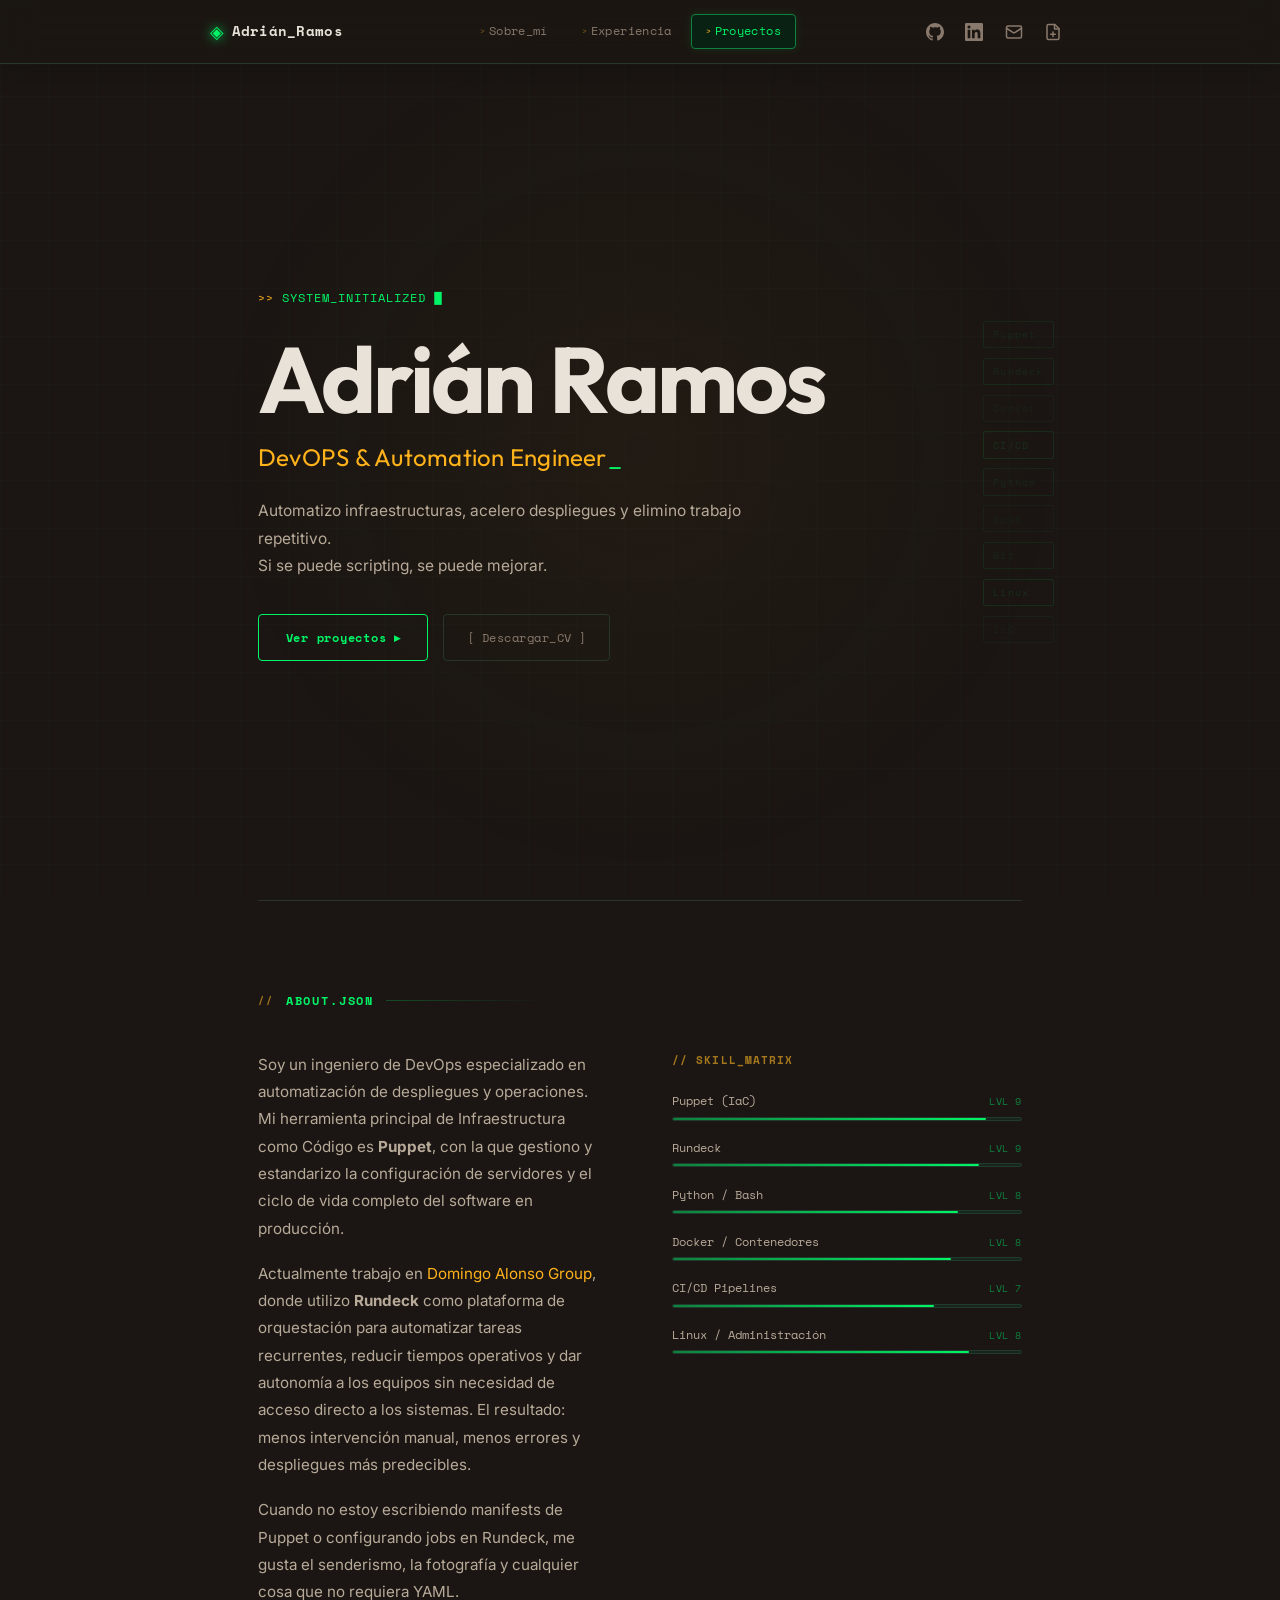
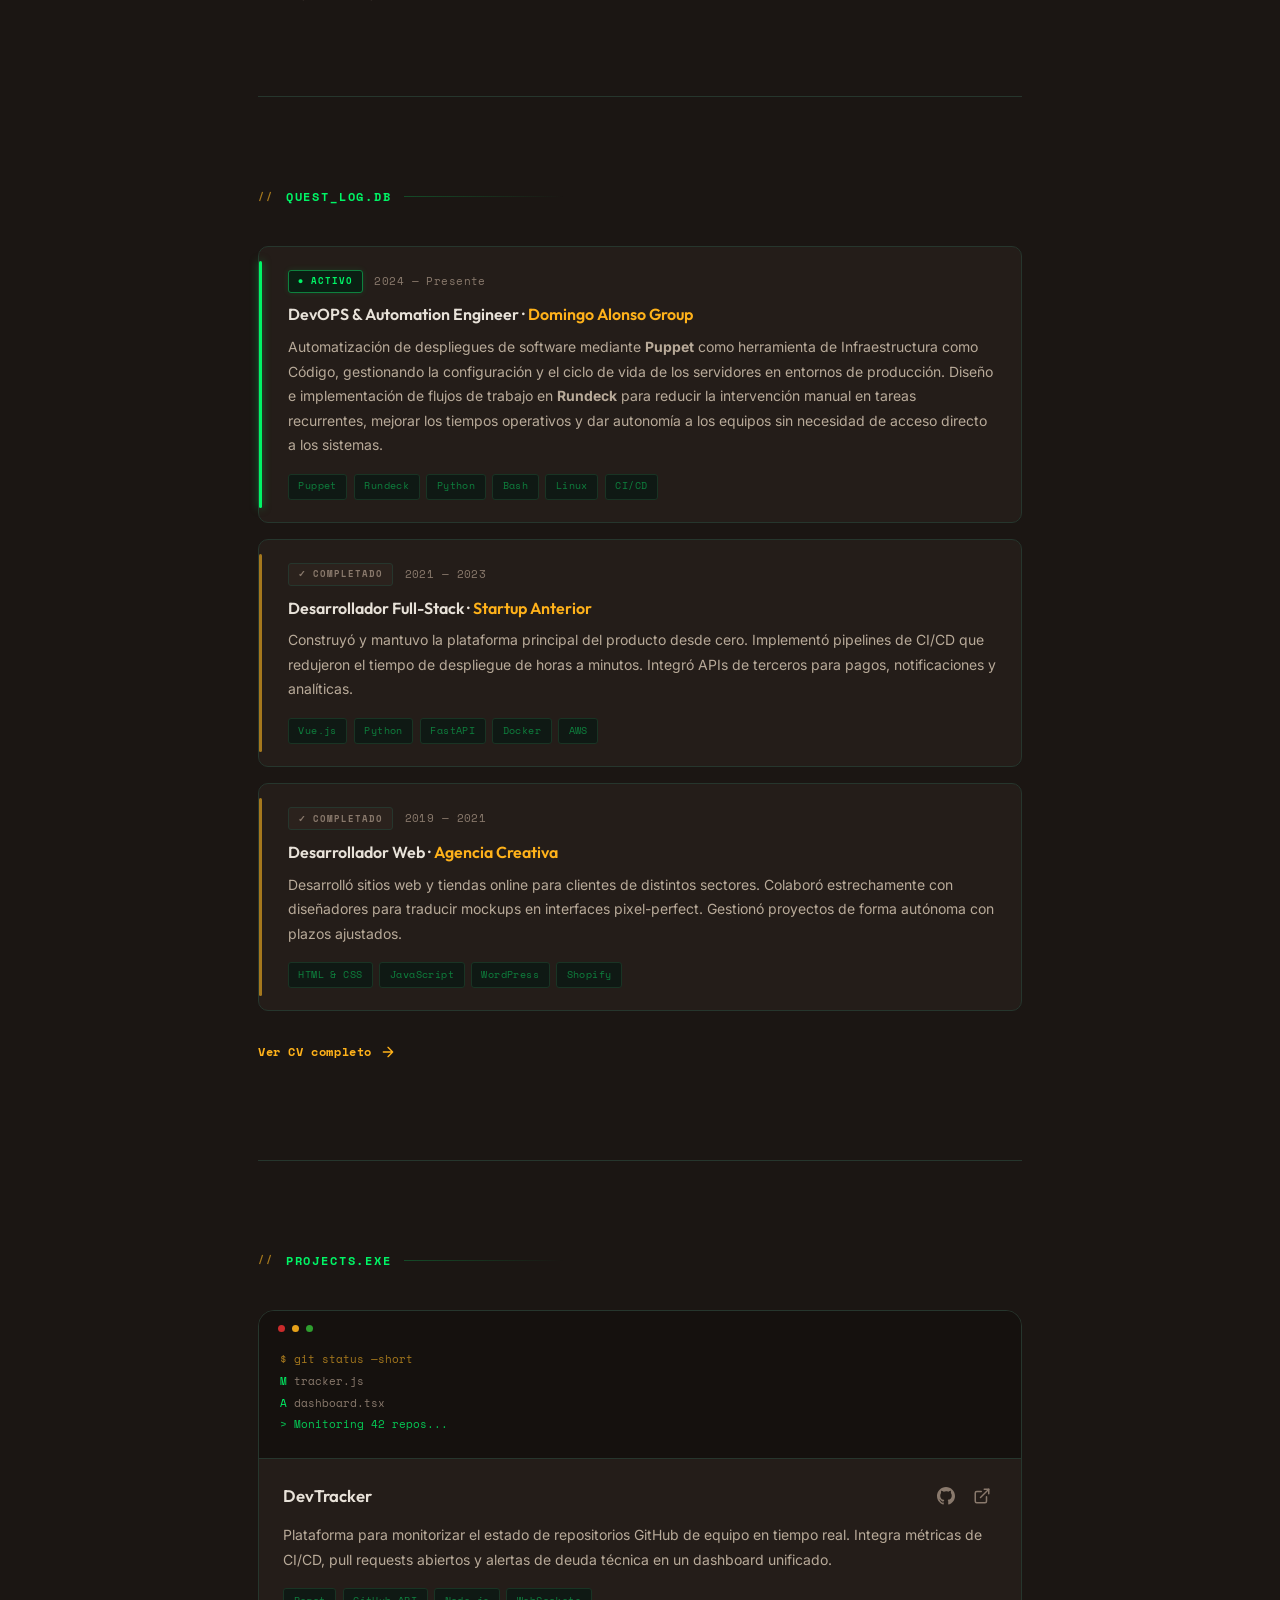
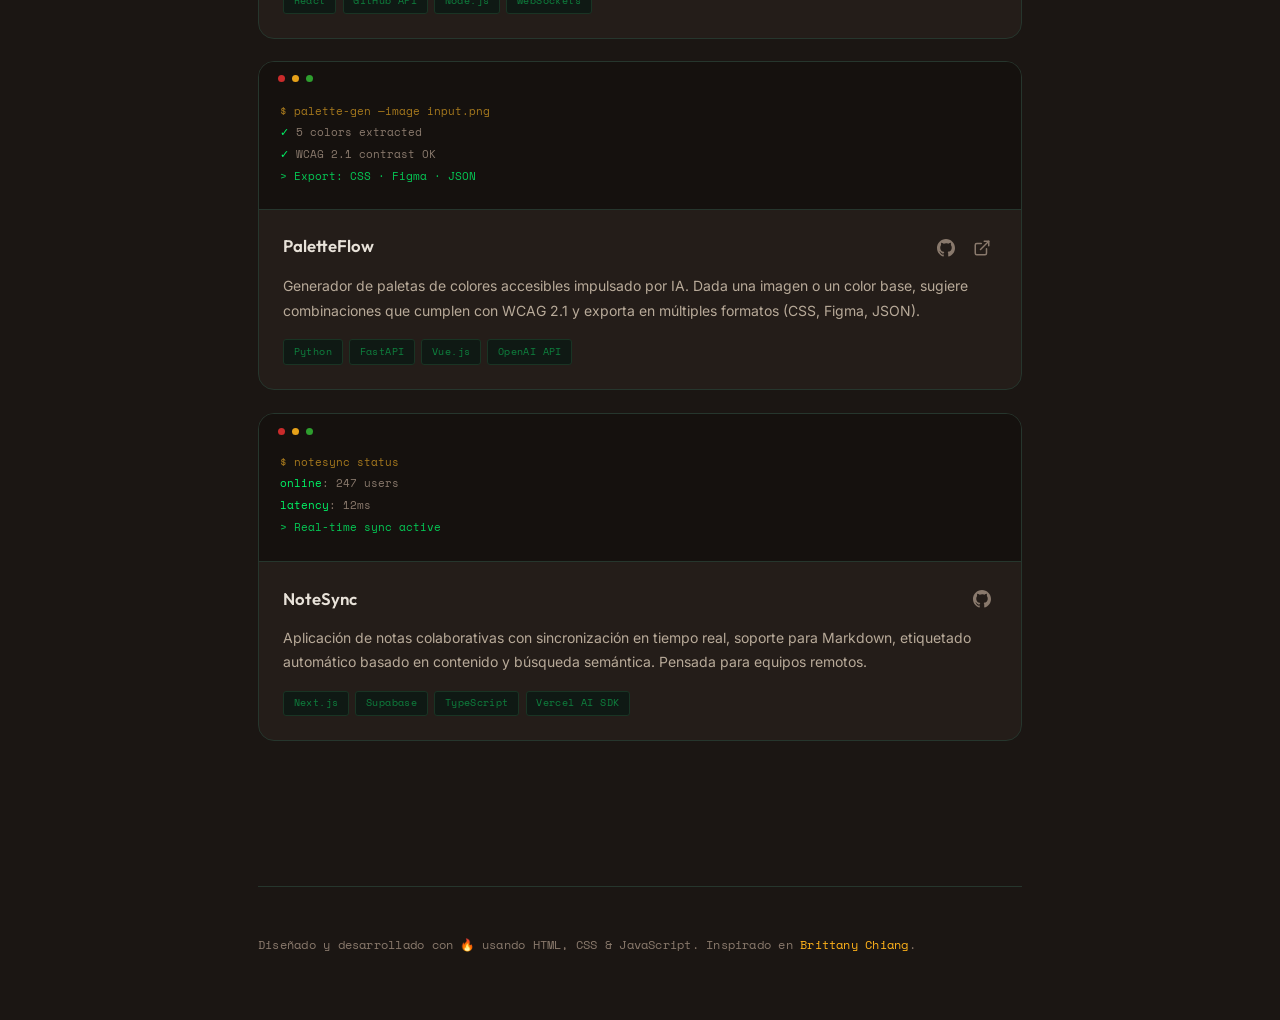
==== index.html @ 6928372f "🚀 initialize portfolio website with HTML, CSS, and JS structure" ====
<!DOCTYPE html>
<html lang="es">

<head>
  <meta charset="UTF-8" />
  <meta name="viewport" content="width=device-width, initial-scale=1.0" />
  <title>Adrián Ramos — DevOPS &amp; Automation Engineer</title>
  <meta name="description"
    content="Portfolio y curriculum de Adrián Ramos, DevOPS &amp; Automation Engineer apasionado por crear experiencias digitales con propósito." />
  <meta property="og:title" content="Adrián Ramos — DevOPS &amp; Automation Engineer" />
  <meta property="og:description" content="Portfolio y curriculum de Adrián Ramos, DevOPS &amp; Automation Engineer." />
  <link rel="preconnect" href="https://fonts.googleapis.com" />
  <link rel="preconnect" href="https://fonts.gstatic.com" crossorigin />
  <link
    href="https://fonts.googleapis.com/css2?family=Inter:wght@300;400;500;600&family=Outfit:wght@300;400;600;700&family=Space+Mono:ital,wght@0,400;0,700;1,400&display=swap"
    rel="stylesheet" />
  <link rel="stylesheet" href="style.css" />
</head>

<body>

  <div id="spotlight" aria-hidden="true"></div>

  <!-- ══════════════════════════════════════
       TOP NAVIGATION
  ══════════════════════════════════════ -->
  <header class="site-header" id="site-header">
    <div class="header-inner">

      <a href="#hero" class="header-brand" aria-label="Inicio">
        <span class="brand-icon" aria-hidden="true">◈</span>
        <span class="brand-name">Adrián_Ramos</span>
      </a>

      <nav class="header-nav" id="header-nav" aria-label="Navegación principal">
        <ul class="nav-list" role="list">
          <li><a href="#about" class="nav-link" id="nav-about"> <span class="nav-gt"
                aria-hidden="true">&gt;</span>Sobre_mí</a></li>
          <li><a href="#experience" class="nav-link" id="nav-experience"> <span class="nav-gt"
                aria-hidden="true">&gt;</span>Experiencia</a></li>
          <li><a href="#projects" class="nav-link" id="nav-projects"> <span class="nav-gt"
                aria-hidden="true">&gt;</span>Proyectos</a></li>
        </ul>
      </nav>

      <div class="header-right">
        <div class="header-socials" aria-label="Redes sociales">
          <a href="https://github.com/adrianramosprz" target="_blank" rel="noopener noreferrer" class="social-link"
            id="link-github" aria-label="GitHub">
            <svg xmlns="http://www.w3.org/2000/svg" width="18" height="18" viewBox="0 0 24 24" fill="currentColor"
              aria-hidden="true">
              <path
                d="M12 0C5.373 0 0 5.373 0 12c0 5.303 3.438 9.8 8.205 11.387.6.113.82-.258.82-.577 0-.285-.01-1.04-.015-2.04-3.338.724-4.042-1.61-4.042-1.61-.546-1.387-1.333-1.756-1.333-1.756-1.09-.745.083-.729.083-.729 1.205.084 1.838 1.236 1.838 1.236 1.07 1.835 2.807 1.305 3.492.998.108-.776.417-1.305.76-1.605-2.665-.3-5.466-1.332-5.466-5.93 0-1.31.465-2.38 1.235-3.22-.135-.303-.54-1.523.105-3.176 0 0 1.005-.322 3.3 1.23A11.51 11.51 0 0 1 12 5.803c1.02.005 2.047.138 3.006.404 2.29-1.552 3.297-1.23 3.297-1.23.645 1.653.24 2.873.12 3.176.765.84 1.23 1.91 1.23 3.22 0 4.61-2.807 5.625-5.48 5.92.42.36.81 1.096.81 2.22 0 1.606-.015 2.896-.015 3.286 0 .315.21.69.825.57C20.565 21.795 24 17.298 24 12c0-6.627-5.373-12-12-12z" />
            </svg>
          </a>
          <a href="https://www.linkedin.com/in/adrianramosprz" target="_blank" rel="noopener noreferrer"
            class="social-link" id="link-linkedin" aria-label="LinkedIn">
            <svg xmlns="http://www.w3.org/2000/svg" width="18" height="18" viewBox="0 0 24 24" fill="currentColor"
              aria-hidden="true">
              <path
                d="M20.447 20.452h-3.554v-5.569c0-1.328-.027-3.037-1.852-3.037-1.853 0-2.136 1.445-2.136 2.939v5.667H9.351V9h3.414v1.561h.046c.477-.9 1.637-1.85 3.37-1.85 3.601 0 4.267 2.37 4.267 5.455v6.286zM5.337 7.433a2.062 2.062 0 0 1-2.063-2.065 2.064 2.064 0 1 1 2.063 2.065zm1.782 13.019H3.555V9h3.564v11.452zM22.225 0H1.771C.792 0 0 .774 0 1.729v20.542C0 23.227.792 24 1.771 24h20.451C23.2 24 24 23.227 24 22.271V1.729C24 .774 23.2 0 22.222 0h.003z" />
            </svg>
          </a>
          <a href="mailto:adrianramosprz@gmail.com" class="social-link" id="link-email" aria-label="Email">
            <svg xmlns="http://www.w3.org/2000/svg" width="18" height="18" viewBox="0 0 24 24" fill="none"
              stroke="currentColor" stroke-width="2" stroke-linecap="round" stroke-linejoin="round" aria-hidden="true">
              <rect width="20" height="16" x="2" y="4" rx="2" />
              <path d="m22 7-8.97 5.7a1.94 1.94 0 0 1-2.06 0L2 7" />
            </svg>
          </a>
          <a href="#" class="social-link" id="link-resume" aria-label="Descargar CV">
            <svg xmlns="http://www.w3.org/2000/svg" width="18" height="18" viewBox="0 0 24 24" fill="none"
              stroke="currentColor" stroke-width="2" stroke-linecap="round" stroke-linejoin="round" aria-hidden="true">
              <path d="M14.5 2H6a2 2 0 0 0-2 2v16a2 2 0 0 0 2 2h12a2 2 0 0 0 2-2V7.5L14.5 2z" />
              <polyline points="14 2 14 8 20 8" />
              <line x1="12" y1="18" x2="12" y2="12" />
              <line x1="9" y1="15" x2="15" y2="15" />
            </svg>
          </a>
        </div>
        <button class="nav-toggle" id="nav-toggle" aria-label="Abrir menú de navegación" aria-expanded="false"
          aria-controls="header-nav">
          <span></span><span></span><span></span>
        </button>
      </div>

    </div>
  </header>

  <!-- ══════════════════════════════════════
       MAIN CONTENT
  ══════════════════════════════════════ -->
  <main id="content">

    <!-- ─── HERO ─── -->
    <section id="hero" class="hero">
      <div class="hero-content">
        <p class="hero-boot" aria-label="Sistema inicializado">
          <span class="hero-gt" aria-hidden="true">&gt;&gt;</span>
          <span id="hero-boot-text">SYSTEM_INITIALIZED</span>
          <span class="blink-cursor" aria-hidden="true">█</span>
        </p>
        <h1 class="hero-name" data-text="Adrián Ramos">Adrián Ramos</h1>
        <p class="hero-role">
          DevOPS &amp; Automation Engineer<span class="role-underscore" aria-hidden="true">_</span>
        </p>
        <p class="hero-tagline">
          Automatizo infraestructuras, acelero despliegues y elimino trabajo repetitivo.<br>
          Si se puede scripting, se puede mejorar.
        </p>
        <div class="hero-cta">
          <a href="#projects" class="btn-primary" id="cta-projects">Ver proyectos <span aria-hidden="true">▸</span></a>
          <a href="#" class="btn-ghost" id="cta-cv">[ Descargar_CV ]</a>
        </div>
      </div>
      <!-- Decorative tech tags -->
      <div class="hero-float-tags" aria-hidden="true">
        <span>Puppet</span>
        <span>Rundeck</span>
        <span>Docker</span>
        <span>CI/CD</span>
        <span>Python</span>
        <span>Bash</span>
        <span>Git</span>
        <span>Linux</span>
        <span>IaC</span>
      </div>
    </section>

    <!-- ─── ABOUT ─── -->
    <section id="about" class="section" aria-labelledby="heading-about">
      <h2 id="heading-about" class="section-title">ABOUT.json</h2>
      <div class="about-grid">
        <div class="about-text">
          <p>
            Soy un ingeniero de DevOps especializado en automatización de despliegues
            y operaciones. Mi herramienta principal de Infraestructura como Código es
            <strong>Puppet</strong>, con la que gestiono y estandarizo la configuración
            de servidores y el ciclo de vida completo del software en producción.
          </p>
          <p>
            Actualmente trabajo en <a href="https://www.domingoalonsogroup.com/" target="_blank"
              rel="noopener noreferrer" class="inline-link">Domingo Alonso Group</a>,
            donde utilizo <strong>Rundeck</strong> como plataforma de orquestación para
            automatizar tareas recurrentes, reducir tiempos operativos y dar autonomía
            a los equipos sin necesidad de acceso directo a los sistemas. El resultado:
            menos intervención manual, menos errores y despliegues más predecibles.
          </p>
          <p>
            Cuando no estoy escribiendo manifests de Puppet o configurando jobs en
            Rundeck, me gusta el senderismo, la fotografía y cualquier cosa que no
            requiera YAML.
          </p>
        </div>

        <div class="skills-panel">
          <h3 class="skills-panel-label">// SKILL_MATRIX</h3>
          <div class="skill-bars" id="skill-bars">
            <div class="skill-bar">
              <div class="skill-bar-info">
                <span class="skill-name">Puppet (IaC)</span>
                <span class="skill-lvl">LVL 9</span>
              </div>
              <div class="skill-track">
                <div class="skill-fill" style="--pct: 90%"></div>
              </div>
            </div>
            <div class="skill-bar">
              <div class="skill-bar-info">
                <span class="skill-name">Rundeck</span>
                <span class="skill-lvl">LVL 9</span>
              </div>
              <div class="skill-track">
                <div class="skill-fill" style="--pct: 88%"></div>
              </div>
            </div>
            <div class="skill-bar">
              <div class="skill-bar-info">
                <span class="skill-name">Python / Bash</span>
                <span class="skill-lvl">LVL 8</span>
              </div>
              <div class="skill-track">
                <div class="skill-fill" style="--pct: 82%"></div>
              </div>
            </div>
            <div class="skill-bar">
              <div class="skill-bar-info">
                <span class="skill-name">Docker / Contenedores</span>
                <span class="skill-lvl">LVL 8</span>
              </div>
              <div class="skill-track">
                <div class="skill-fill" style="--pct: 80%"></div>
              </div>
            </div>
            <div class="skill-bar">
              <div class="skill-bar-info">
                <span class="skill-name">CI/CD Pipelines</span>
                <span class="skill-lvl">LVL 7</span>
              </div>
              <div class="skill-track">
                <div class="skill-fill" style="--pct: 75%"></div>
              </div>
            </div>
            <div class="skill-bar">
              <div class="skill-bar-info">
                <span class="skill-name">Linux / Administración</span>
                <span class="skill-lvl">LVL 8</span>
              </div>
              <div class="skill-track">
                <div class="skill-fill" style="--pct: 85%"></div>
              </div>
            </div>
          </div>
        </div>
      </div>
    </section>

    <!-- ─── EXPERIENCE ─── -->
    <section id="experience" class="section" aria-labelledby="heading-experience">
      <h2 id="heading-experience" class="section-title">QUEST_LOG.db</h2>

      <article class="exp-card" id="exp-empresa-actual">
        <div class="exp-meta">
          <span class="exp-status exp-status--active">● ACTIVO</span>
          <span class="exp-date">2024 — Presente</span>
        </div>
        <div class="exp-body">
          <h3 class="exp-title">
            DevOPS &amp; Automation Engineer ·
            <a href="https://www.domingoalonsogroup.com/" target="_blank" rel="noopener noreferrer"
              class="exp-company-link">Domingo Alonso Group</a>
          </h3>
          <p class="exp-desc">
            Automatización de despliegues de software mediante <strong>Puppet</strong> como
            herramienta de Infraestructura como Código, gestionando la configuración y el
            ciclo de vida de los servidores en entornos de producción. Diseño e implementación
            de flujos de trabajo en <strong>Rundeck</strong> para reducir la intervención
            manual en tareas recurrentes, mejorar los tiempos operativos y dar autonomía a
            los equipos sin necesidad de acceso directo a los sistemas.
          </p>
          <ul class="tag-list" aria-label="Tecnologías usadas" role="list">
            <li class="tag">Puppet</li>
            <li class="tag">Rundeck</li>
            <li class="tag">Python</li>
            <li class="tag">Bash</li>
            <li class="tag">Linux</li>
            <li class="tag">CI/CD</li>
          </ul>
        </div>

      </article>

      <article class="exp-card" id="exp-startup">
        <div class="exp-meta">
          <span class="exp-status">✓ COMPLETADO</span>
          <span class="exp-date">2021 — 2023</span>
        </div>
        <div class="exp-body">
          <h3 class="exp-title">
            Desarrollador Full-Stack ·
            <a href="#" target="_blank" rel="noopener noreferrer" class="exp-company-link">Startup Anterior</a>
          </h3>
          <p class="exp-desc">
            Construyó y mantuvo la plataforma principal del producto desde cero.
            Implementó pipelines de CI/CD que redujeron el tiempo de despliegue de
            horas a minutos. Integró APIs de terceros para pagos, notificaciones y
            analíticas.
          </p>
          <ul class="tag-list" aria-label="Tecnologías usadas" role="list">
            <li class="tag">Vue.js</li>
            <li class="tag">Python</li>
            <li class="tag">FastAPI</li>
            <li class="tag">Docker</li>
            <li class="tag">AWS</li>
          </ul>
        </div>
      </article>

      <article class="exp-card" id="exp-agencia">
        <div class="exp-meta">
          <span class="exp-status">✓ COMPLETADO</span>
          <span class="exp-date">2019 — 2021</span>
        </div>
        <div class="exp-body">
          <h3 class="exp-title">
            Desarrollador Web ·
            <a href="#" target="_blank" rel="noopener noreferrer" class="exp-company-link">Agencia Creativa</a>
          </h3>
          <p class="exp-desc">
            Desarrolló sitios web y tiendas online para clientes de distintos sectores.
            Colaboró estrechamente con diseñadores para traducir mockups en interfaces
            pixel-perfect. Gestionó proyectos de forma autónoma con plazos ajustados.
          </p>
          <ul class="tag-list" aria-label="Tecnologías usadas" role="list">
            <li class="tag">HTML &amp; CSS</li>
            <li class="tag">JavaScript</li>
            <li class="tag">WordPress</li>
            <li class="tag">Shopify</li>
          </ul>
        </div>
      </article>

      <a href="#" class="resume-link" id="resume-full-link" aria-label="Ver CV completo en PDF">
        Ver CV completo
        <svg xmlns="http://www.w3.org/2000/svg" width="16" height="16" viewBox="0 0 24 24" fill="none"
          stroke="currentColor" stroke-width="2" stroke-linecap="round" stroke-linejoin="round" aria-hidden="true">
          <path d="M5 12h14M12 5l7 7-7 7" />
        </svg>
      </a>
    </section>

    <!-- ─── PROJECTS ─── -->
    <section id="projects" class="section" aria-labelledby="heading-projects">
      <h2 id="heading-projects" class="section-title">PROJECTS.exe</h2>

      <article class="project-card" id="project-devtracker">
        <div class="project-image-wrap" aria-hidden="true">
          <div class="project-image project-image--1">
            <span>$ git status —short</span>
            <span class="pi-line"><em>M</em> tracker.js</span>
            <span class="pi-line"><em>A</em> dashboard.tsx</span>
            <span class="pi-line pi-cmd">&gt; Monitoring 42 repos...</span>
          </div>
        </div>
        <div class="project-body">
          <div class="project-top">
            <h3 class="project-title">
              <a href="#" target="_blank" rel="noopener noreferrer" class="project-link"
                id="link-devtracker">DevTracker</a>
            </h3>
            <div class="project-links" aria-label="Links del proyecto">
              <a href="#" target="_blank" rel="noopener noreferrer" aria-label="GitHub del proyecto DevTracker"
                class="icon-link">
                <svg xmlns="http://www.w3.org/2000/svg" width="18" height="18" viewBox="0 0 24 24" fill="currentColor"
                  aria-hidden="true">
                  <path
                    d="M12 0C5.373 0 0 5.373 0 12c0 5.303 3.438 9.8 8.205 11.387.6.113.82-.258.82-.577 0-.285-.01-1.04-.015-2.04-3.338.724-4.042-1.61-4.042-1.61-.546-1.387-1.333-1.756-1.333-1.756-1.09-.745.083-.729.083-.729 1.205.084 1.838 1.236 1.838 1.236 1.07 1.835 2.807 1.305 3.492.998.108-.776.417-1.305.76-1.605-2.665-.3-5.466-1.332-5.466-5.93 0-1.31.465-2.38 1.235-3.22-.135-.303-.54-1.523.105-3.176 0 0 1.005-.322 3.3 1.23A11.51 11.51 0 0 1 12 5.803c1.02.005 2.047.138 3.006.404 2.29-1.552 3.297-1.23 3.297-1.23.645 1.653.24 2.873.12 3.176.765.84 1.23 1.91 1.23 3.22 0 4.61-2.807 5.625-5.48 5.92.42.36.81 1.096.81 2.22 0 1.606-.015 2.896-.015 3.286 0 .315.21.69.825.57C20.565 21.795 24 17.298 24 12c0-6.627-5.373-12-12-12z" />
                </svg>
              </a>
              <a href="#" target="_blank" rel="noopener noreferrer" aria-label="Demo en vivo de DevTracker"
                class="icon-link">
                <svg xmlns="http://www.w3.org/2000/svg" width="18" height="18" viewBox="0 0 24 24" fill="none"
                  stroke="currentColor" stroke-width="2" stroke-linecap="round" stroke-linejoin="round"
                  aria-hidden="true">
                  <path d="M18 13v6a2 2 0 0 1-2 2H5a2 2 0 0 1-2-2V8a2 2 0 0 1 2-2h6" />
                  <polyline points="15 3 21 3 21 9" />
                  <line x1="10" y1="14" x2="21" y2="3" />
                </svg>
              </a>
            </div>
          </div>
          <p class="project-desc">
            Plataforma para monitorizar el estado de repositorios GitHub de equipo en tiempo
            real. Integra métricas de CI/CD, pull requests abiertos y alertas de deuda técnica
            en un dashboard unificado.
          </p>
          <ul class="tag-list" aria-label="Tecnologías del proyecto" role="list">
            <li class="tag">React</li>
            <li class="tag">GitHub API</li>
            <li class="tag">Node.js</li>
            <li class="tag">WebSockets</li>
          </ul>
        </div>
      </article>

      <article class="project-card" id="project-warmpalette">
        <div class="project-image-wrap" aria-hidden="true">
          <div class="project-image project-image--2">
            <span>$ palette-gen —image input.png</span>
            <span class="pi-line"><em>✓</em> 5 colors extracted</span>
            <span class="pi-line"><em>✓</em> WCAG 2.1 contrast OK</span>
            <span class="pi-line pi-cmd">&gt; Export: CSS · Figma · JSON</span>
          </div>
        </div>
        <div class="project-body">
          <div class="project-top">
            <h3 class="project-title">
              <a href="#" target="_blank" rel="noopener noreferrer" class="project-link"
                id="link-warmpalette">PaletteFlow</a>
            </h3>
            <div class="project-links" aria-label="Links del proyecto">
              <a href="#" target="_blank" rel="noopener noreferrer" aria-label="GitHub del proyecto PaletteFlow"
                class="icon-link">
                <svg xmlns="http://www.w3.org/2000/svg" width="18" height="18" viewBox="0 0 24 24" fill="currentColor"
                  aria-hidden="true">
                  <path
                    d="M12 0C5.373 0 0 5.373 0 12c0 5.303 3.438 9.8 8.205 11.387.6.113.82-.258.82-.577 0-.285-.01-1.04-.015-2.04-3.338.724-4.042-1.61-4.042-1.61-.546-1.387-1.333-1.756-1.333-1.756-1.09-.745.083-.729.083-.729 1.205.084 1.838 1.236 1.838 1.236 1.07 1.835 2.807 1.305 3.492.998.108-.776.417-1.305.76-1.605-2.665-.3-5.466-1.332-5.466-5.93 0-1.31.465-2.38 1.235-3.22-.135-.303-.54-1.523.105-3.176 0 0 1.005-.322 3.3 1.23A11.51 11.51 0 0 1 12 5.803c1.02.005 2.047.138 3.006.404 2.29-1.552 3.297-1.23 3.297-1.23.645 1.653.24 2.873.12 3.176.765.84 1.23 1.91 1.23 3.22 0 4.61-2.807 5.625-5.48 5.92.42.36.81 1.096.81 2.22 0 1.606-.015 2.896-.015 3.286 0 .315.21.69.825.57C20.565 21.795 24 17.298 24 12c0-6.627-5.373-12-12-12z" />
                </svg>
              </a>
              <a href="#" target="_blank" rel="noopener noreferrer" aria-label="Demo en vivo de PaletteFlow"
                class="icon-link">
                <svg xmlns="http://www.w3.org/2000/svg" width="18" height="18" viewBox="0 0 24 24" fill="none"
                  stroke="currentColor" stroke-width="2" stroke-linecap="round" stroke-linejoin="round"
                  aria-hidden="true">
                  <path d="M18 13v6a2 2 0 0 1-2 2H5a2 2 0 0 1-2-2V8a2 2 0 0 1 2-2h6" />
                  <polyline points="15 3 21 3 21 9" />
                  <line x1="10" y1="14" x2="21" y2="3" />
                </svg>
              </a>
            </div>
          </div>
          <p class="project-desc">
            Generador de paletas de colores accesibles impulsado por IA. Dada una imagen o un
            color base, sugiere combinaciones que cumplen con WCAG 2.1 y exporta en múltiples
            formatos (CSS, Figma, JSON).
          </p>
          <ul class="tag-list" aria-label="Tecnologías del proyecto" role="list">
            <li class="tag">Python</li>
            <li class="tag">FastAPI</li>
            <li class="tag">Vue.js</li>
            <li class="tag">OpenAI API</li>
          </ul>
        </div>
      </article>

      <article class="project-card" id="project-notesync">
        <div class="project-image-wrap" aria-hidden="true">
          <div class="project-image project-image--3">
            <span>$ notesync status</span>
            <span class="pi-line"><em>online</em>: 247 users</span>
            <span class="pi-line"><em>latency</em>: 12ms</span>
            <span class="pi-line pi-cmd">&gt; Real-time sync active</span>
          </div>
        </div>
        <div class="project-body">
          <div class="project-top">
            <h3 class="project-title">
              <a href="#" target="_blank" rel="noopener noreferrer" class="project-link" id="link-notesync">NoteSync</a>
            </h3>
            <div class="project-links" aria-label="Links del proyecto">
              <a href="#" target="_blank" rel="noopener noreferrer" aria-label="GitHub del proyecto NoteSync"
                class="icon-link">
                <svg xmlns="http://www.w3.org/2000/svg" width="18" height="18" viewBox="0 0 24 24" fill="currentColor"
                  aria-hidden="true">
                  <path
                    d="M12 0C5.373 0 0 5.373 0 12c0 5.303 3.438 9.8 8.205 11.387.6.113.82-.258.82-.577 0-.285-.01-1.04-.015-2.04-3.338.724-4.042-1.61-4.042-1.61-.546-1.387-1.333-1.756-1.333-1.756-1.09-.745.083-.729.083-.729 1.205.084 1.838 1.236 1.838 1.236 1.07 1.835 2.807 1.305 3.492.998.108-.776.417-1.305.76-1.605-2.665-.3-5.466-1.332-5.466-5.93 0-1.31.465-2.38 1.235-3.22-.135-.303-.54-1.523.105-3.176 0 0 1.005-.322 3.3 1.23A11.51 11.51 0 0 1 12 5.803c1.02.005 2.047.138 3.006.404 2.29-1.552 3.297-1.23 3.297-1.23.645 1.653.24 2.873.12 3.176.765.84 1.23 1.91 1.23 3.22 0 4.61-2.807 5.625-5.48 5.92.42.36.81 1.096.81 2.22 0 1.606-.015 2.896-.015 3.286 0 .315.21.69.825.57C20.565 21.795 24 17.298 24 12c0-6.627-5.373-12-12-12z" />
                </svg>
              </a>
            </div>
          </div>
          <p class="project-desc">
            Aplicación de notas colaborativas con sincronización en tiempo real,
            soporte para Markdown, etiquetado automático basado en contenido y
            búsqueda semántica. Pensada para equipos remotos.
          </p>
          <ul class="tag-list" aria-label="Tecnologías del proyecto" role="list">
            <li class="tag">Next.js</li>
            <li class="tag">Supabase</li>
            <li class="tag">TypeScript</li>
            <li class="tag">Vercel AI SDK</li>
          </ul>
        </div>
      </article>
    </section>

    <!-- ─── FOOTER ─── -->
    <footer class="footer">
      <p>
        Diseñado y desarrollado con 🔥 usando HTML, CSS &amp; JavaScript.
        Inspirado en <a href="https://brittanychiang.com" target="_blank" rel="noopener noreferrer"
          class="inline-link">Brittany Chiang</a>.
      </p>
    </footer>

  </main>

  <script src="script.js"></script>
</body>

</html>
---- style.css ----
/* ══════════════════════════════════════════════════════════════
   TOKENS — Paleta cálida + acento neon gamer
══════════════════════════════════════════════════════════════ */
:root {
  /* Backgrounds */
  --bg:             hsl(22, 16%, 9%);
  --bg-elevated:    hsl(22, 18%, 12%);
  --bg-card:        hsl(22, 18%, 14%);
  --bg-card-hover:  hsl(22, 20%, 17%);

  /* Accent primario — ámbar eléctrico */
  --accent:         hsl(40, 100%, 55%);
  --accent-dim:     hsl(40, 70%, 38%);
  --accent-glow:    hsl(40, 100%, 55%, 0.18);

  /* Accent secundario — neon verde (gamer) */
  --neon:           hsl(145, 100%, 48%);
  --neon-dim:       hsl(145, 80%, 28%);
  --neon-glow:      hsl(145, 100%, 48%, 0.15);
  --neon-grid:      hsl(145, 60%, 30%, 0.038);

  /* Text */
  --text-primary:   hsl(38, 25%, 88%);
  --text-mid:       hsl(33, 18%, 66%);
  --text-muted:     hsl(28, 12%, 48%);

  /* Borders */
  --border:         hsl(145, 18%, 18%);
  --border-hover:   hsl(145, 35%, 26%);

  /* Sizing */
  --header-h:       64px;
  --content-max:    860px;
  --radius-sm:      4px;
  --radius-md:      10px;
  --radius-lg:      16px;

  /* Typography */
  --font-mono:      'Space Mono', monospace;

  /* Transitions */
  --ease-out:       cubic-bezier(0.16, 1, 0.3, 1);
  --dur-fast:       140ms;
  --dur-mid:        240ms;
  --dur-slow:       380ms;
}

/* ══════════════════════════════════════════════════════════════
   RESET & BASE
══════════════════════════════════════════════════════════════ */
*, *::before, *::after { box-sizing: border-box; margin: 0; padding: 0; }

html { scroll-behavior: smooth; font-size: 16px; }

body {
  background-color: var(--bg);
  color: var(--text-primary);
  font-family: 'Inter', system-ui, sans-serif;
  font-size: 1rem;
  line-height: 1.7;
  -webkit-font-smoothing: antialiased;
  -moz-osx-font-smoothing: grayscale;
  overflow-x: hidden;
  padding-top: var(--header-h);
}

a { color: inherit; text-decoration: none; }
ul { list-style: none; }
img, svg { display: block; }

/* ══════════════════════════════════════════════════════════════
   BACKGROUND — Subtle neon grid
══════════════════════════════════════════════════════════════ */
body::before {
  content: '';
  position: fixed;
  inset: 0;
  z-index: 0;
  pointer-events: none;
  background-image:
    linear-gradient(var(--neon-grid) 1px, transparent 1px),
    linear-gradient(90deg, var(--neon-grid) 1px, transparent 1px);
  background-size: 48px 48px;
}

/* ══════════════════════════════════════════════════════════════
   SPOTLIGHT EFFECT
══════════════════════════════════════════════════════════════ */
#spotlight {
  pointer-events: none;
  position: fixed;
  inset: 0;
  z-index: 1;
  transition: opacity var(--dur-slow) var(--ease-out);
  background: radial-gradient(
    520px circle at var(--mouse-x, 50%) var(--mouse-y, 50%),
    hsl(40, 50%, 20%, 0.14),
    transparent 80%
  );
}

/* ══════════════════════════════════════════════════════════════
   HEADER — Top sticky nav
══════════════════════════════════════════════════════════════ */
.site-header {
  position: fixed;
  top: 0;
  left: 0;
  right: 0;
  height: var(--header-h);
  z-index: 100;
  background: hsl(22, 16%, 9%, 0.82);
  backdrop-filter: blur(18px) saturate(160%);
  -webkit-backdrop-filter: blur(18px) saturate(160%);
  border-bottom: 1px solid var(--border);
  box-shadow: 0 1px 0 var(--neon-grid), 0 4px 24px hsl(22, 16%, 5%, 0.4);
  transition: background var(--dur-mid);
}

.site-header.scrolled {
  background: hsl(22, 16%, 9%, 0.96);
}

.header-inner {
  max-width: calc(var(--content-max) + 6rem);
  margin: 0 auto;
  padding: 0 clamp(1.2rem, 4vw, 3rem);
  height: 100%;
  display: flex;
  align-items: center;
  gap: 2rem;
}

/* Brand */
.header-brand {
  display: flex;
  align-items: center;
  gap: 0.5rem;
  flex-shrink: 0;
  text-decoration: none;
  transition: opacity var(--dur-fast);
}
.header-brand:hover { opacity: 0.8; }

.brand-icon {
  font-size: 1.1rem;
  color: var(--neon);
  filter: drop-shadow(0 0 6px var(--neon));
  animation: icon-pulse 3s ease-in-out infinite;
}

@keyframes icon-pulse {
  0%, 100% { filter: drop-shadow(0 0 4px var(--neon)); }
  50%       { filter: drop-shadow(0 0 12px var(--neon)); }
}

.brand-name {
  font-family: var(--font-mono);
  font-size: 0.85rem;
  font-weight: 700;
  color: var(--text-primary);
  letter-spacing: 0.02em;
}

/* Nav */
.header-nav {
  flex: 1;
  display: flex;
  justify-content: center;
}

.nav-list {
  display: flex;
  gap: 0.3rem;
}

.nav-link {
  display: inline-flex;
  align-items: center;
  gap: 0.3em;
  padding: 0.4rem 0.85rem;
  font-family: var(--font-mono);
  font-size: 0.75rem;
  font-weight: 400;
  letter-spacing: 0.03em;
  color: var(--text-muted);
  border-radius: var(--radius-sm);
  border: 1px solid transparent;
  transition:
    color var(--dur-fast) var(--ease-out),
    border-color var(--dur-fast) var(--ease-out),
    background var(--dur-fast) var(--ease-out),
    box-shadow var(--dur-fast) var(--ease-out);
}

.nav-link:hover,
.nav-link.active {
  color: var(--neon);
  border-color: var(--neon-dim);
  background: hsl(145, 60%, 8%);
}

.nav-link.active {
  box-shadow: 0 0 10px hsl(145, 100%, 48%, 0.12);
}

.nav-gt {
  color: var(--accent-dim);
  font-size: 0.7em;
  opacity: 0.7;
  transition: opacity var(--dur-fast);
}
.nav-link:hover .nav-gt,
.nav-link.active .nav-gt {
  opacity: 1;
  color: var(--accent);
}

/* Right section */
.header-right {
  display: flex;
  align-items: center;
  gap: 0.75rem;
  flex-shrink: 0;
}

.header-socials {
  display: flex;
  gap: 0.3rem;
  align-items: center;
}

.social-link {
  color: var(--text-muted);
  display: flex;
  align-items: center;
  justify-content: center;
  padding: 0.45rem;
  border-radius: var(--radius-sm);
  border: 1px solid transparent;
  transition:
    color var(--dur-fast),
    border-color var(--dur-fast),
    box-shadow var(--dur-fast);
}
.social-link:hover {
  color: var(--accent);
  border-color: var(--accent-dim);
  box-shadow: 0 0 8px var(--accent-glow);
}

/* Hamburger */
.nav-toggle {
  display: none;
  flex-direction: column;
  justify-content: center;
  align-items: center;
  gap: 5px;
  width: 36px;
  height: 36px;
  background: none;
  border: 1px solid var(--border);
  border-radius: var(--radius-sm);
  cursor: pointer;
  padding: 0.4rem;
  transition: border-color var(--dur-fast);
}
.nav-toggle:hover { border-color: var(--neon-dim); }
.nav-toggle span {
  display: block;
  width: 18px;
  height: 1.5px;
  background: var(--text-muted);
  border-radius: 2px;
  transition: transform var(--dur-mid) var(--ease-out), opacity var(--dur-mid);
}
.nav-toggle[aria-expanded="true"] span:nth-child(1) { transform: translateY(6.5px) rotate(45deg); }
.nav-toggle[aria-expanded="true"] span:nth-child(2) { opacity: 0; }
.nav-toggle[aria-expanded="true"] span:nth-child(3) { transform: translateY(-6.5px) rotate(-45deg); }

/* ══════════════════════════════════════════════════════════════
   MAIN WRAPPER
══════════════════════════════════════════════════════════════ */
#content {
  position: relative;
  z-index: 2;
  max-width: var(--content-max);
  margin: 0 auto;
  padding: 0 clamp(1.2rem, 4vw, 3rem);
}

/* ══════════════════════════════════════════════════════════════
   HERO
══════════════════════════════════════════════════════════════ */
.hero {
  min-height: calc(100vh - var(--header-h));
  display: flex;
  align-items: center;
  position: relative;
  padding: 4rem 0 5rem;
}

.hero-content {
  max-width: 640px;
  position: relative;
  z-index: 2;
}

/* Boot line */
.hero-boot {
  display: flex;
  align-items: center;
  gap: 0.5rem;
  font-family: var(--font-mono);
  font-size: 0.78rem;
  color: var(--neon);
  letter-spacing: 0.08em;
  margin-bottom: 1.4rem;
  opacity: 0.9;
}
.hero-gt {
  color: var(--accent);
  font-size: 0.85em;
}

/* Blinking cursor */
.blink-cursor,
.role-underscore {
  color: var(--neon);
  animation: blink 1s step-end infinite;
}
.role-underscore { margin-left: 2px; }

@keyframes blink {
  0%, 100% { opacity: 1; }
  50%       { opacity: 0; }
}

/* Hero name with glitch */
.hero-name {
  font-family: 'Outfit', sans-serif;
  font-size: clamp(3.2rem, 8vw, 5.8rem);
  font-weight: 700;
  line-height: 1.05;
  letter-spacing: -0.03em;
  color: var(--text-primary);
  margin-bottom: 0.6rem;
  position: relative;
  isolation: isolate;
}

.hero-name::before,
.hero-name::after {
  content: attr(data-text);
  position: absolute;
  inset: 0;
  overflow: hidden;
  pointer-events: none;
}

.hero-name::before {
  color: var(--neon);
  clip-path: inset(100% 0 0 0);
  animation: glitch-bot 5s steps(1) infinite;
}

.hero-name::after {
  color: var(--accent);
  clip-path: inset(0 0 100% 0);
  animation: glitch-top 5s steps(1) infinite;
}

@keyframes glitch-top {
  0%, 80%, 100% { clip-path: inset(0 0 100% 0); transform: translate(0); }
  82%  { clip-path: inset(0 0 62% 0); transform: translate(-4px, -2px); }
  84%  { clip-path: inset(0 0 70% 0); transform: translate(4px,  1px); }
  86%  { clip-path: inset(0 0 58% 0); transform: translate(-2px, 0); }
  88%  { clip-path: inset(0 0 100% 0); transform: translate(0); }
}

@keyframes glitch-bot {
  0%, 80%, 100% { clip-path: inset(100% 0 0 0); transform: translate(0); }
  83%  { clip-path: inset(62% 0 0 0); transform: translate(4px, 2px); }
  85%  { clip-path: inset(55% 0 0 0); transform: translate(-4px, -1px); }
  87%  { clip-path: inset(68% 0 0 0); transform: translate(2px, 0); }
  89%  { clip-path: inset(100% 0 0 0); transform: translate(0); }
}

.hero-role {
  font-family: 'Outfit', sans-serif;
  font-size: clamp(1.1rem, 2.5vw, 1.5rem);
  font-weight: 400;
  color: var(--accent);
  letter-spacing: 0.01em;
  margin-bottom: 1.2rem;
}

.hero-tagline {
  font-size: 0.97rem;
  color: var(--text-mid);
  line-height: 1.75;
  margin-bottom: 2.2rem;
  max-width: 520px;
}

/* CTA Buttons */
.hero-cta {
  display: flex;
  gap: 1rem;
  flex-wrap: wrap;
  align-items: center;
}

.btn-primary {
  display: inline-flex;
  align-items: center;
  gap: 0.45rem;
  padding: 0.75rem 1.65rem;
  font-family: var(--font-mono);
  font-size: 0.78rem;
  font-weight: 700;
  letter-spacing: 0.06em;
  color: var(--neon);
  border: 1px solid var(--neon);
  border-radius: var(--radius-sm);
  background: transparent;
  text-decoration: none;
  cursor: pointer;
  position: relative;
  overflow: hidden;
  transition: color var(--dur-mid) var(--ease-out), box-shadow var(--dur-mid);
  isolation: isolate;
}

.btn-primary::before {
  content: '';
  position: absolute;
  inset: 0;
  background: var(--neon);
  transform: translateX(-101%);
  transition: transform var(--dur-mid) var(--ease-out);
  z-index: -1;
}

.btn-primary:hover {
  color: hsl(22, 20%, 8%);
  box-shadow: 0 0 24px hsl(145, 100%, 48%, 0.35);
}
.btn-primary:hover::before { transform: translateX(0); }

.btn-ghost {
  display: inline-flex;
  align-items: center;
  padding: 0.75rem 1.4rem;
  font-family: var(--font-mono);
  font-size: 0.78rem;
  letter-spacing: 0.04em;
  color: var(--text-muted);
  border: 1px solid var(--border);
  border-radius: var(--radius-sm);
  text-decoration: none;
  transition: color var(--dur-fast), border-color var(--dur-fast), box-shadow var(--dur-fast);
}
.btn-ghost:hover {
  color: var(--accent);
  border-color: var(--accent-dim);
  box-shadow: 0 0 12px var(--accent-glow);
}

/* Floating tech tags */
.hero-float-tags {
  position: absolute;
  right: -2rem;
  top: 50%;
  transform: translateY(-50%);
  display: flex;
  flex-direction: column;
  gap: 0.6rem;
  pointer-events: none;
  user-select: none;
}

.hero-float-tags span {
  font-family: var(--font-mono);
  font-size: 0.6rem;
  letter-spacing: 0.12em;
  color: var(--neon);
  opacity: 0.08;
  padding: 0.28rem 0.6rem;
  border: 1px solid currentColor;
  border-radius: 2px;
  white-space: nowrap;
  animation: float-tag 6s ease-in-out infinite;
}

.hero-float-tags span:nth-child(odd)  { animation-delay: -3s; }
.hero-float-tags span:nth-child(3n)   { opacity: 0.05; }
.hero-float-tags span:nth-child(4n)   { opacity: 0.11; }

@keyframes float-tag {
  0%, 100% { transform: translateY(0); }
  50%       { transform: translateY(-6px); }
}

/* ══════════════════════════════════════════════════════════════
   SECTIONS
══════════════════════════════════════════════════════════════ */
.section {
  padding: clamp(4rem, 10vh, 7rem) 0;
  scroll-margin-top: calc(var(--header-h) + 1rem);
  border-top: 1px solid var(--border);
}

/* Terminal-style section title */
.section-title {
  font-family: var(--font-mono);
  font-size: 0.72rem;
  font-weight: 700;
  letter-spacing: 0.16em;
  text-transform: uppercase;
  color: var(--neon);
  display: flex;
  align-items: center;
  gap: 0.75rem;
  margin-bottom: 2.5rem;
}

.section-title::before {
  content: '//';
  color: var(--accent-dim);
  font-size: 0.9em;
}

.section-title::after {
  content: '';
  flex: 1;
  height: 1px;
  background: linear-gradient(90deg, var(--neon-dim), transparent);
  opacity: 0.5;
  max-width: 160px;
}

/* ══════════════════════════════════════════════════════════════
   ABOUT
══════════════════════════════════════════════════════════════ */
.about-grid {
  display: grid;
  grid-template-columns: 1fr 1fr;
  gap: 4rem;
  align-items: start;
}

.about-text {
  display: flex;
  flex-direction: column;
  gap: 1.1rem;
}

.about-text p {
  font-size: 0.95rem;
  color: var(--text-mid);
  line-height: 1.8;
}

.inline-link {
  color: var(--accent);
  border-bottom: 1px solid transparent;
  transition: border-color var(--dur-fast);
}
.inline-link:hover { border-color: var(--accent); }

/* Skill Matrix (XP Bars) */
.skills-panel-label {
  font-family: var(--font-mono);
  font-size: 0.68rem;
  color: var(--accent-dim);
  letter-spacing: 0.1em;
  margin-bottom: 1.4rem;
}

.skill-bars {
  display: flex;
  flex-direction: column;
  gap: 1.1rem;
}

.skill-bar-info {
  display: flex;
  justify-content: space-between;
  align-items: baseline;
  margin-bottom: 0.35rem;
}

.skill-name {
  font-size: 0.82rem;
  color: var(--text-mid);
  font-family: var(--font-mono);
  font-size: 0.72rem;
}

.skill-lvl {
  font-family: var(--font-mono);
  font-size: 0.6rem;
  color: var(--neon-dim);
  letter-spacing: 0.06em;
  transition: color var(--dur-mid);
}

.skill-bar:hover .skill-lvl { color: var(--neon); }

.skill-track {
  height: 4px;
  background: hsl(145, 20%, 12%);
  border-radius: 99px;
  overflow: hidden;
  border: 1px solid hsl(145, 30%, 18%);
}

.skill-fill {
  height: 100%;
  width: 0;
  border-radius: 99px;
  background: linear-gradient(90deg, var(--neon-dim), var(--neon));
  box-shadow: 0 0 8px hsl(145, 100%, 48%, 0.4);
  transition: width 1.1s cubic-bezier(0.16, 1, 0.3, 1);
}

.skill-fill.animated { width: var(--pct); }

/* ══════════════════════════════════════════════════════════════
   EXPERIENCE CARDS
══════════════════════════════════════════════════════════════ */
.exp-card {
  display: grid;
  padding: 1.4rem 1.4rem 1.4rem 1.8rem;
  border-radius: var(--radius-md);
  border: 1px solid var(--border);
  background: var(--bg-elevated);
  transition:
    background var(--dur-mid) var(--ease-out),
    border-color var(--dur-mid) var(--ease-out),
    box-shadow var(--dur-mid) var(--ease-out);
  margin-bottom: 1rem;
  position: relative;
}

/* Neon left accent line */
.exp-card::before {
  content: '';
  position: absolute;
  left: 0;
  top: 14px;
  bottom: 14px;
  width: 3px;
  border-radius: 99px;
  background: var(--accent-dim);
  transition: background var(--dur-mid), box-shadow var(--dur-mid);
}

#exp-empresa-actual::before {
  background: var(--neon);
  box-shadow: 0 0 8px hsl(145, 100%, 48%, 0.5);
}

.exp-card:hover {
  background: var(--bg-card-hover);
  border-color: var(--border-hover);
  box-shadow: 0 6px 28px hsl(145, 30%, 5%, 0.35);
}

.exp-card:hover::before {
  box-shadow: 0 0 14px var(--neon);
  background: var(--neon);
}

.exp-meta {
  display: flex;
  align-items: center;
  gap: 0.75rem;
  margin-bottom: 0.65rem;
  flex-wrap: wrap;
}

.exp-status {
  font-family: var(--font-mono);
  font-size: 0.58rem;
  font-weight: 700;
  letter-spacing: 0.1em;
  padding: 0.18rem 0.55rem;
  border-radius: 3px;
  background: hsl(22, 20%, 14%);
  color: var(--text-muted);
  border: 1px solid var(--border);
}

.exp-status--active {
  color: var(--neon);
  border-color: var(--neon-dim);
  background: hsl(145, 50%, 8%);
  box-shadow: 0 0 6px hsl(145, 100%, 48%, 0.12);
}

.exp-date {
  font-family: var(--font-mono);
  font-size: 0.68rem;
  color: var(--text-muted);
  letter-spacing: 0.04em;
}

.exp-title {
  font-family: 'Outfit', sans-serif;
  font-size: 1rem;
  font-weight: 600;
  color: var(--text-primary);
  line-height: 1.4;
  margin-bottom: 0.6rem;
}

.exp-company-link {
  color: var(--accent);
  transition: color var(--dur-fast);
  position: relative;
}
.exp-company-link::after { content: ' ↗'; font-size: 0.75em; opacity: 0; transition: opacity var(--dur-fast); }
.exp-card:hover .exp-company-link::after { opacity: 1; }

.exp-desc {
  font-size: 0.875rem;
  color: var(--text-mid);
  line-height: 1.75;
  margin-bottom: 1rem;
}

/* Resume link */
.resume-link {
  display: inline-flex;
  align-items: center;
  gap: 0.5rem;
  color: var(--accent);
  font-family: var(--font-mono);
  font-size: 0.75rem;
  font-weight: 700;
  letter-spacing: 0.05em;
  margin-top: 0.5rem;
  padding: 0.4rem 0;
  border-bottom: 1px solid transparent;
  transition: gap var(--dur-fast) var(--ease-out), border-color var(--dur-fast);
}
.resume-link:hover {
  gap: 0.8rem;
  border-color: var(--accent);
}

/* ══════════════════════════════════════════════════════════════
   PROJECT CARDS
══════════════════════════════════════════════════════════════ */
.project-card {
  border: 1px solid var(--border);
  border-radius: var(--radius-lg);
  overflow: hidden;
  background: var(--bg-elevated);
  transition:
    border-color var(--dur-mid) var(--ease-out),
    box-shadow var(--dur-mid) var(--ease-out),
    transform var(--dur-mid) var(--ease-out);
  margin-bottom: 1.4rem;
  position: relative;
}

.project-card:hover {
  border-color: var(--neon-dim);
  box-shadow:
    0 8px 32px hsl(145, 40%, 5%, 0.5),
    0 0 0 1px hsl(145, 100%, 48%, 0.06);
  transform: translateY(-3px);
}

/* Corner bracket decoration */
.project-card::before,
.project-card::after {
  content: '';
  position: absolute;
  width: 18px;
  height: 18px;
  opacity: 0;
  transition: opacity var(--dur-mid), box-shadow var(--dur-mid);
  pointer-events: none;
  z-index: 2;
}
.project-card::before {
  top: -1px;
  left: -1px;
  border-top: 2px solid var(--neon);
  border-left: 2px solid var(--neon);
  border-radius: var(--radius-sm) 0 0 0;
}
.project-card::after {
  bottom: -1px;
  right: -1px;
  border-bottom: 2px solid var(--accent);
  border-right: 2px solid var(--accent);
  border-radius: 0 0 var(--radius-sm) 0;
}
.project-card:hover::before { opacity: 1; box-shadow: -2px -2px 8px hsl(145, 100%, 48%, 0.3); }
.project-card:hover::after  { opacity: 1; box-shadow: 2px 2px 8px var(--accent-glow); }

/* Terminal project image */
.project-image-wrap {
  height: 148px;
  overflow: hidden;
  position: relative;
  background: hsl(22, 20%, 7%);
  border-bottom: 1px solid var(--border);
  padding: 0.85rem 1.3rem 1rem;
}

/* Traffic lights */
.project-image-wrap::before {
  content: '';
  position: absolute;
  top: 0.85rem;
  left: 1.2rem;
  width: 7px;
  height: 7px;
  border-radius: 50%;
  background: hsl(0, 65%, 48%);
  box-shadow:
    14px 0 0 hsl(40, 80%, 50%),
    28px 0 0 hsl(120, 55%, 40%);
}

.project-image {
  margin-top: 1.6rem;
  display: flex;
  flex-direction: column;
  gap: 0.2rem;
  font-family: var(--font-mono);
  font-size: 0.68rem;
  line-height: 1.7;
  color: var(--text-muted);
  transition: transform var(--dur-slow) var(--ease-out);
}

.project-card:hover .project-image { transform: translateY(-3px); }

.project-image span:first-child { color: var(--accent-dim); }
.project-image .pi-line { color: var(--text-muted); }
.project-image .pi-line em { color: var(--neon); font-style: normal; }
.project-image .pi-cmd { color: var(--neon); opacity: 0.8; }

/* Project body */
.project-body {
  padding: 1.4rem 1.5rem 1.5rem;
}

.project-top {
  display: flex;
  align-items: flex-start;
  justify-content: space-between;
  gap: 0.75rem;
  margin-bottom: 0.75rem;
}

.project-title {
  font-family: 'Outfit', sans-serif;
  font-size: 1.05rem;
  font-weight: 600;
  color: var(--text-primary);
}

.project-link {
  transition: color var(--dur-fast);
}
.project-link:hover { color: var(--neon); }

.project-links {
  display: flex;
  gap: 0.4rem;
  flex-shrink: 0;
}

.icon-link {
  color: var(--text-muted);
  padding: 0.3rem;
  border-radius: var(--radius-sm);
  border: 1px solid transparent;
  transition: color var(--dur-fast), border-color var(--dur-fast), transform var(--dur-fast);
}
.icon-link:hover {
  color: var(--neon);
  border-color: var(--neon-dim);
  transform: translateY(-2px);
}

.project-desc {
  font-size: 0.875rem;
  color: var(--text-mid);
  line-height: 1.75;
  margin-bottom: 1rem;
}

/* ══════════════════════════════════════════════════════════════
   TAG PILLS
══════════════════════════════════════════════════════════════ */
.tag-list {
  display: flex;
  flex-wrap: wrap;
  gap: 0.4rem;
}

.tag {
  font-family: var(--font-mono);
  font-size: 0.62rem;
  font-weight: 400;
  letter-spacing: 0.04em;
  padding: 0.22rem 0.6rem;
  border-radius: 3px;
  background: hsl(145, 25%, 8%);
  color: var(--neon-dim);
  border: 1px solid hsl(145, 35%, 15%);
  transition: color var(--dur-fast), border-color var(--dur-fast), box-shadow var(--dur-fast);
}
.tag:hover {
  color: var(--neon);
  border-color: var(--neon-dim);
  box-shadow: 0 0 8px hsl(145, 100%, 48%, 0.12);
}

/* ══════════════════════════════════════════════════════════════
   FOOTER
══════════════════════════════════════════════════════════════ */
.footer {
  padding: 3rem 0 4rem;
  border-top: 1px solid var(--border);
  margin-top: 2rem;
}

.footer p {
  font-family: var(--font-mono);
  font-size: 0.72rem;
  color: var(--text-muted);
  line-height: 1.8;
  letter-spacing: 0.02em;
}

/* ══════════════════════════════════════════════════════════════
   SCROLLBAR
══════════════════════════════════════════════════════════════ */
::-webkit-scrollbar { width: 4px; }
::-webkit-scrollbar-track { background: var(--bg); }
::-webkit-scrollbar-thumb { background: var(--border); border-radius: 99px; }
::-webkit-scrollbar-thumb:hover { background: var(--neon-dim); }

/* ══════════════════════════════════════════════════════════════
   SELECTION
══════════════════════════════════════════════════════════════ */
::selection {
  background: hsl(145, 100%, 48%, 0.2);
  color: var(--text-primary);
}

/* ══════════════════════════════════════════════════════════════
   RESPONSIVE — Mobile / Tablet
══════════════════════════════════════════════════════════════ */
@media (max-width: 900px) {
  .about-grid {
    grid-template-columns: 1fr;
    gap: 2.5rem;
  }
  .hero-float-tags { display: none; }
}

@media (max-width: 680px) {
  .nav-toggle { display: flex; }

  .header-nav {
    display: none;
    position: fixed;
    top: var(--header-h);
    left: 0;
    right: 0;
    background: hsl(22, 18%, 10%, 0.98);
    backdrop-filter: blur(20px);
    border-bottom: 1px solid var(--border);
    padding: 1rem 1.5rem 1.5rem;
    z-index: 99;
  }
  .header-nav.open { display: flex; justify-content: flex-start; }
  .nav-list {
    flex-direction: column;
    gap: 0.2rem;
    width: 100%;
  }
  .nav-link { padding: 0.65rem 0.85rem; font-size: 0.8rem; width: 100%; }

  .header-socials { display: none; }

  .hero-name { font-size: clamp(2.6rem, 12vw, 4.5rem); }
  .hero-cta { flex-direction: column; align-items: flex-start; }
}

/* ══════════════════════════════════════════════════════════════
   CARD ENTRANCE ANIMATIONS
══════════════════════════════════════════════════════════════ */
@keyframes fadeInUp {
  from { opacity: 0; transform: translateY(18px); }
  to   { opacity: 1; transform: translateY(0); }
}

/* ══════════════════════════════════════════════════════════════
   REDUCED MOTION
══════════════════════════════════════════════════════════════ */
@media (prefers-reduced-motion: reduce) {
  *, *::before, *::after {
    animation-duration: 0.01ms !important;
    transition-duration: 0.01ms !important;
  }
  html { scroll-behavior: auto; }
}
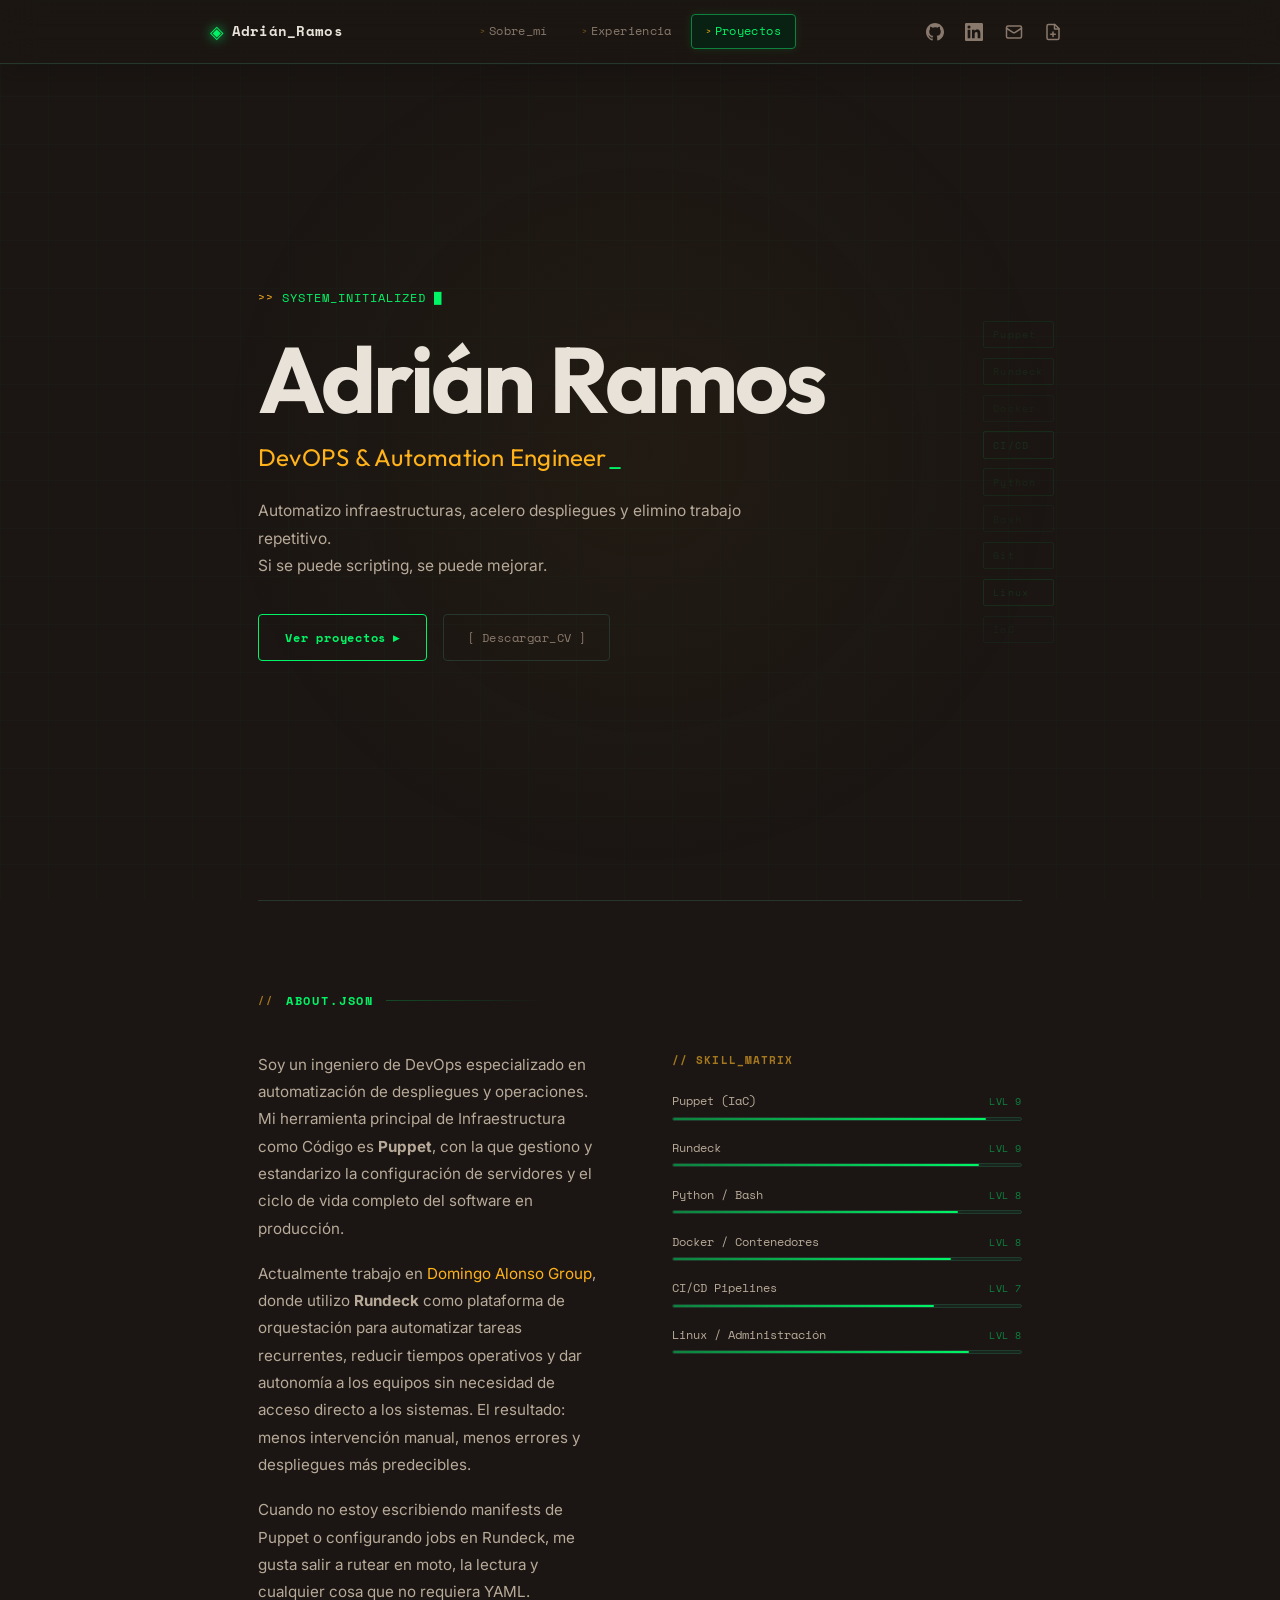
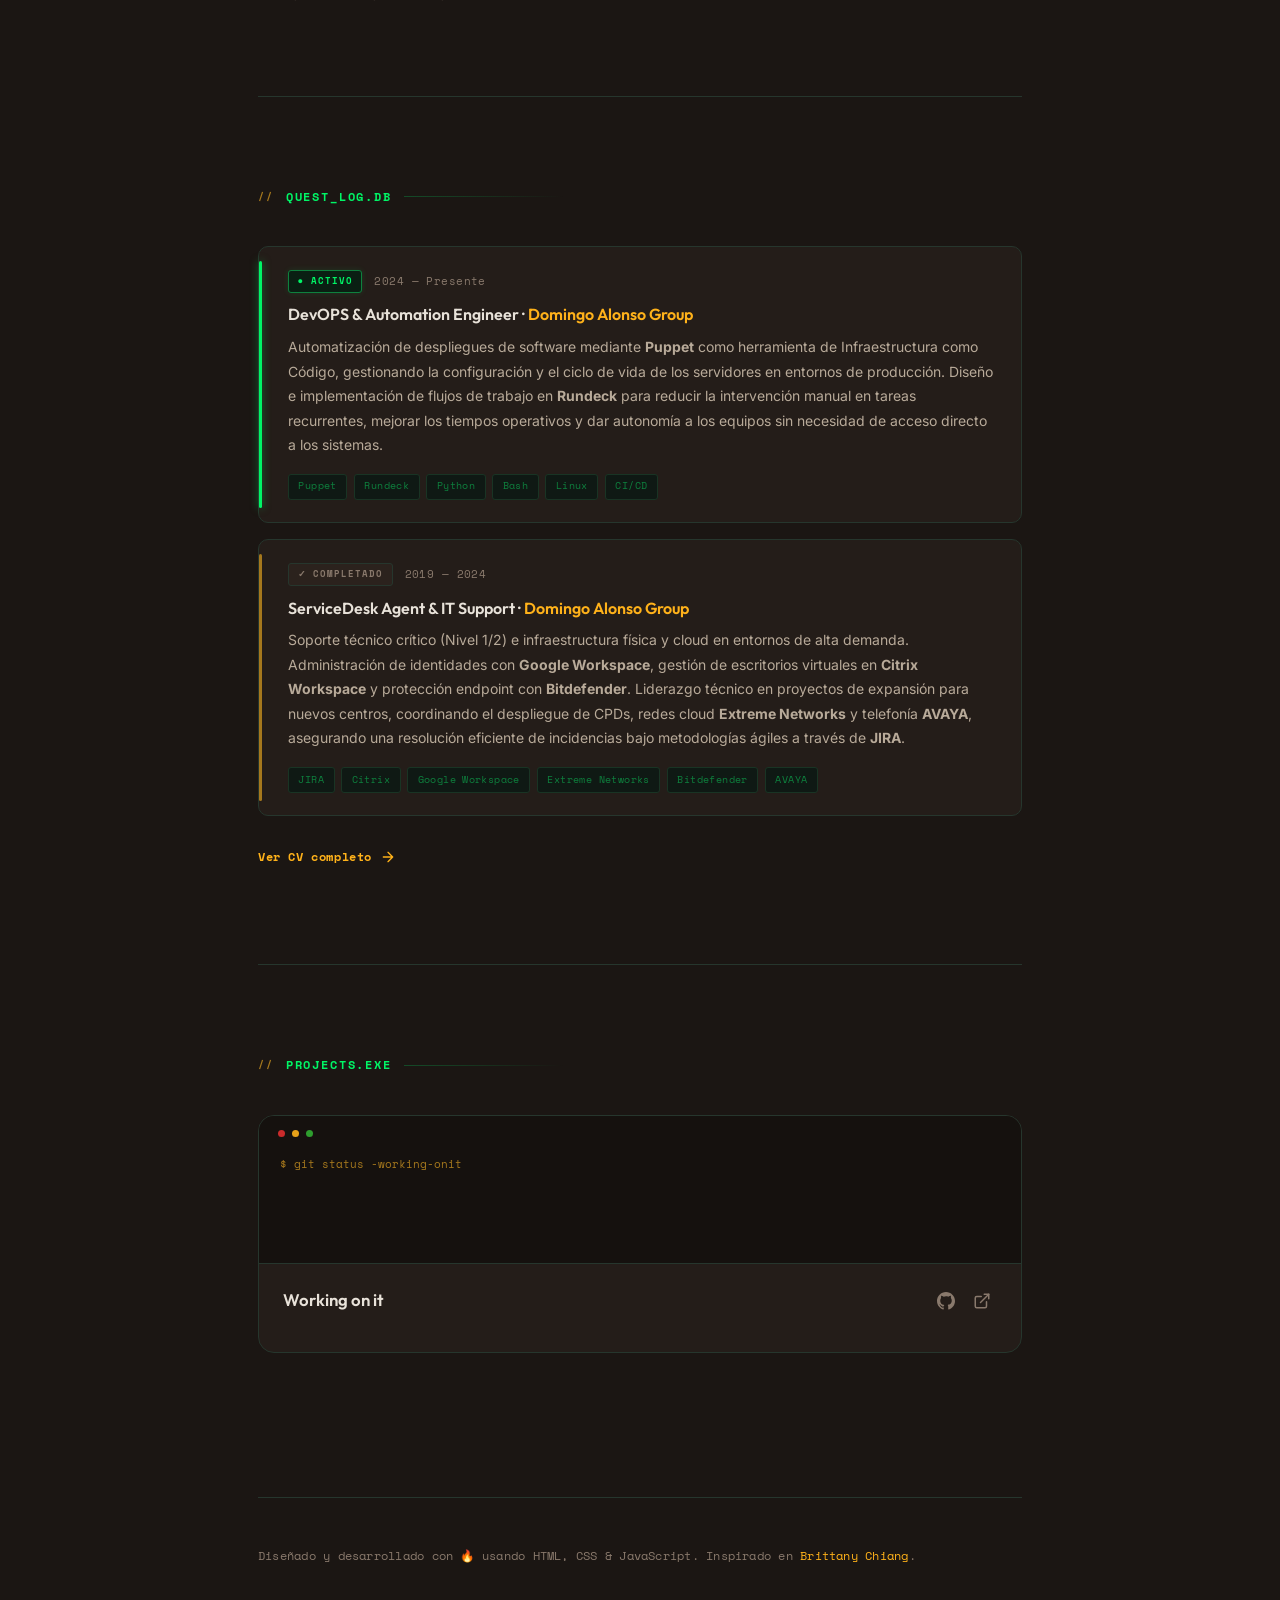
==== commit 06ac3458: "feat: update personal bio and replace experience and project sections with current professional deta" ====
--- a/index.html
+++ b/index.html
@@ -148,7 +148,7 @@
           </p>
           <p>
             Cuando no estoy escribiendo manifests de Puppet o configurando jobs en
-            Rundeck, me gusta el senderismo, la fotografía y cualquier cosa que no
+            Rundeck, me gusta salir a rutear en moto, la lectura y cualquier cosa que no
             requiera YAML.
           </p>
         </div>
@@ -250,52 +250,26 @@
 
       </article>
 
-      <article class="exp-card" id="exp-startup">
+      <article class="exp-card" id="exp-servicedesk">
         <div class="exp-meta">
           <span class="exp-status">✓ COMPLETADO</span>
-          <span class="exp-date">2021 — 2023</span>
+          <span class="exp-date">2019 — 2024</span>
         </div>
         <div class="exp-body">
           <h3 class="exp-title">
-            Desarrollador Full-Stack ·
-            <a href="#" target="_blank" rel="noopener noreferrer" class="exp-company-link">Startup Anterior</a>
+            ServiceDesk Agent &amp; IT Support ·
+            <a href="https://www.domingoalonsogroup.com/" target="_blank" rel="noopener noreferrer" class="exp-company-link">Domingo Alonso Group</a>
           </h3>
           <p class="exp-desc">
-            Construyó y mantuvo la plataforma principal del producto desde cero.
-            Implementó pipelines de CI/CD que redujeron el tiempo de despliegue de
-            horas a minutos. Integró APIs de terceros para pagos, notificaciones y
-            analíticas.
+            Soporte técnico crítico (Nivel 1/2) e infraestructura física y cloud en entornos de alta demanda. Administración de identidades con <strong>Google Workspace</strong>, gestión de escritorios virtuales en <strong>Citrix Workspace</strong> y protección endpoint con <strong>Bitdefender</strong>. Liderazgo técnico en proyectos de expansión para nuevos centros, coordinando el despliegue de CPDs, redes cloud <strong>Extreme Networks</strong> y telefonía <strong>AVAYA</strong>, asegurando una resolución eficiente de incidencias bajo metodologías ágiles a través de <strong>JIRA</strong>.
           </p>
           <ul class="tag-list" aria-label="Tecnologías usadas" role="list">
-            <li class="tag">Vue.js</li>
-            <li class="tag">Python</li>
-            <li class="tag">FastAPI</li>
-            <li class="tag">Docker</li>
-            <li class="tag">AWS</li>
-          </ul>
-        </div>
-      </article>
-
-      <article class="exp-card" id="exp-agencia">
-        <div class="exp-meta">
-          <span class="exp-status">✓ COMPLETADO</span>
-          <span class="exp-date">2019 — 2021</span>
-        </div>
-        <div class="exp-body">
-          <h3 class="exp-title">
-            Desarrollador Web ·
-            <a href="#" target="_blank" rel="noopener noreferrer" class="exp-company-link">Agencia Creativa</a>
-          </h3>
-          <p class="exp-desc">
-            Desarrolló sitios web y tiendas online para clientes de distintos sectores.
-            Colaboró estrechamente con diseñadores para traducir mockups en interfaces
-            pixel-perfect. Gestionó proyectos de forma autónoma con plazos ajustados.
-          </p>
-          <ul class="tag-list" aria-label="Tecnologías usadas" role="list">
-            <li class="tag">HTML &amp; CSS</li>
-            <li class="tag">JavaScript</li>
-            <li class="tag">WordPress</li>
-            <li class="tag">Shopify</li>
+            <li class="tag">JIRA</li>
+            <li class="tag">Citrix</li>
+            <li class="tag">Google Workspace</li>
+            <li class="tag">Extreme Networks</li>
+            <li class="tag">Bitdefender</li>
+            <li class="tag">AVAYA</li>
           </ul>
         </div>
       </article>
@@ -316,17 +290,17 @@
       <article class="project-card" id="project-devtracker">
         <div class="project-image-wrap" aria-hidden="true">
           <div class="project-image project-image--1">
-            <span>$ git status —short</span>
-            <span class="pi-line"><em>M</em> tracker.js</span>
+            <span>$ git status -working-onit</span>
+            <!--<span class="pi-line"><em>M</em> tracker.js</span>
             <span class="pi-line"><em>A</em> dashboard.tsx</span>
-            <span class="pi-line pi-cmd">&gt; Monitoring 42 repos...</span>
+            <span class="pi-line pi-cmd">&gt; Monitoring 42 repos...</span>-->
           </div>
         </div>
         <div class="project-body">
           <div class="project-top">
             <h3 class="project-title">
-              <a href="#" target="_blank" rel="noopener noreferrer" class="project-link"
-                id="link-devtracker">DevTracker</a>
+              <a href="#" target="_blank" rel="noopener noreferrer" class="project-link" id="link-devtracker">Working on
+                it</a>
             </h3>
             <div class="project-links" aria-label="Links del proyecto">
               <a href="#" target="_blank" rel="noopener noreferrer" aria-label="GitHub del proyecto DevTracker"
@@ -349,106 +323,17 @@
               </a>
             </div>
           </div>
-          <p class="project-desc">
+          <!-- <p class="project-desc">
             Plataforma para monitorizar el estado de repositorios GitHub de equipo en tiempo
             real. Integra métricas de CI/CD, pull requests abiertos y alertas de deuda técnica
             en un dashboard unificado.
-          </p>
-          <ul class="tag-list" aria-label="Tecnologías del proyecto" role="list">
+          </p> -->
+          <!-- <ul class="tag-list" aria-label="Tecnologías del proyecto" role="list">
             <li class="tag">React</li>
             <li class="tag">GitHub API</li>
             <li class="tag">Node.js</li>
             <li class="tag">WebSockets</li>
-          </ul>
-        </div>
-      </article>
-
-      <article class="project-card" id="project-warmpalette">
-        <div class="project-image-wrap" aria-hidden="true">
-          <div class="project-image project-image--2">
-            <span>$ palette-gen —image input.png</span>
-            <span class="pi-line"><em>✓</em> 5 colors extracted</span>
-            <span class="pi-line"><em>✓</em> WCAG 2.1 contrast OK</span>
-            <span class="pi-line pi-cmd">&gt; Export: CSS · Figma · JSON</span>
-          </div>
-        </div>
-        <div class="project-body">
-          <div class="project-top">
-            <h3 class="project-title">
-              <a href="#" target="_blank" rel="noopener noreferrer" class="project-link"
-                id="link-warmpalette">PaletteFlow</a>
-            </h3>
-            <div class="project-links" aria-label="Links del proyecto">
-              <a href="#" target="_blank" rel="noopener noreferrer" aria-label="GitHub del proyecto PaletteFlow"
-                class="icon-link">
-                <svg xmlns="http://www.w3.org/2000/svg" width="18" height="18" viewBox="0 0 24 24" fill="currentColor"
-                  aria-hidden="true">
-                  <path
-                    d="M12 0C5.373 0 0 5.373 0 12c0 5.303 3.438 9.8 8.205 11.387.6.113.82-.258.82-.577 0-.285-.01-1.04-.015-2.04-3.338.724-4.042-1.61-4.042-1.61-.546-1.387-1.333-1.756-1.333-1.756-1.09-.745.083-.729.083-.729 1.205.084 1.838 1.236 1.838 1.236 1.07 1.835 2.807 1.305 3.492.998.108-.776.417-1.305.76-1.605-2.665-.3-5.466-1.332-5.466-5.93 0-1.31.465-2.38 1.235-3.22-.135-.303-.54-1.523.105-3.176 0 0 1.005-.322 3.3 1.23A11.51 11.51 0 0 1 12 5.803c1.02.005 2.047.138 3.006.404 2.29-1.552 3.297-1.23 3.297-1.23.645 1.653.24 2.873.12 3.176.765.84 1.23 1.91 1.23 3.22 0 4.61-2.807 5.625-5.48 5.92.42.36.81 1.096.81 2.22 0 1.606-.015 2.896-.015 3.286 0 .315.21.69.825.57C20.565 21.795 24 17.298 24 12c0-6.627-5.373-12-12-12z" />
-                </svg>
-              </a>
-              <a href="#" target="_blank" rel="noopener noreferrer" aria-label="Demo en vivo de PaletteFlow"
-                class="icon-link">
-                <svg xmlns="http://www.w3.org/2000/svg" width="18" height="18" viewBox="0 0 24 24" fill="none"
-                  stroke="currentColor" stroke-width="2" stroke-linecap="round" stroke-linejoin="round"
-                  aria-hidden="true">
-                  <path d="M18 13v6a2 2 0 0 1-2 2H5a2 2 0 0 1-2-2V8a2 2 0 0 1 2-2h6" />
-                  <polyline points="15 3 21 3 21 9" />
-                  <line x1="10" y1="14" x2="21" y2="3" />
-                </svg>
-              </a>
-            </div>
-          </div>
-          <p class="project-desc">
-            Generador de paletas de colores accesibles impulsado por IA. Dada una imagen o un
-            color base, sugiere combinaciones que cumplen con WCAG 2.1 y exporta en múltiples
-            formatos (CSS, Figma, JSON).
-          </p>
-          <ul class="tag-list" aria-label="Tecnologías del proyecto" role="list">
-            <li class="tag">Python</li>
-            <li class="tag">FastAPI</li>
-            <li class="tag">Vue.js</li>
-            <li class="tag">OpenAI API</li>
-          </ul>
-        </div>
-      </article>
-
-      <article class="project-card" id="project-notesync">
-        <div class="project-image-wrap" aria-hidden="true">
-          <div class="project-image project-image--3">
-            <span>$ notesync status</span>
-            <span class="pi-line"><em>online</em>: 247 users</span>
-            <span class="pi-line"><em>latency</em>: 12ms</span>
-            <span class="pi-line pi-cmd">&gt; Real-time sync active</span>
-          </div>
-        </div>
-        <div class="project-body">
-          <div class="project-top">
-            <h3 class="project-title">
-              <a href="#" target="_blank" rel="noopener noreferrer" class="project-link" id="link-notesync">NoteSync</a>
-            </h3>
-            <div class="project-links" aria-label="Links del proyecto">
-              <a href="#" target="_blank" rel="noopener noreferrer" aria-label="GitHub del proyecto NoteSync"
-                class="icon-link">
-                <svg xmlns="http://www.w3.org/2000/svg" width="18" height="18" viewBox="0 0 24 24" fill="currentColor"
-                  aria-hidden="true">
-                  <path
-                    d="M12 0C5.373 0 0 5.373 0 12c0 5.303 3.438 9.8 8.205 11.387.6.113.82-.258.82-.577 0-.285-.01-1.04-.015-2.04-3.338.724-4.042-1.61-4.042-1.61-.546-1.387-1.333-1.756-1.333-1.756-1.09-.745.083-.729.083-.729 1.205.084 1.838 1.236 1.838 1.236 1.07 1.835 2.807 1.305 3.492.998.108-.776.417-1.305.76-1.605-2.665-.3-5.466-1.332-5.466-5.93 0-1.31.465-2.38 1.235-3.22-.135-.303-.54-1.523.105-3.176 0 0 1.005-.322 3.3 1.23A11.51 11.51 0 0 1 12 5.803c1.02.005 2.047.138 3.006.404 2.29-1.552 3.297-1.23 3.297-1.23.645 1.653.24 2.873.12 3.176.765.84 1.23 1.91 1.23 3.22 0 4.61-2.807 5.625-5.48 5.92.42.36.81 1.096.81 2.22 0 1.606-.015 2.896-.015 3.286 0 .315.21.69.825.57C20.565 21.795 24 17.298 24 12c0-6.627-5.373-12-12-12z" />
-                </svg>
-              </a>
-            </div>
-          </div>
-          <p class="project-desc">
-            Aplicación de notas colaborativas con sincronización en tiempo real,
-            soporte para Markdown, etiquetado automático basado en contenido y
-            búsqueda semántica. Pensada para equipos remotos.
-          </p>
-          <ul class="tag-list" aria-label="Tecnologías del proyecto" role="list">
-            <li class="tag">Next.js</li>
-            <li class="tag">Supabase</li>
-            <li class="tag">TypeScript</li>
-            <li class="tag">Vercel AI SDK</li>
-          </ul>
+          </ul> -->
         </div>
       </article>
     </section>
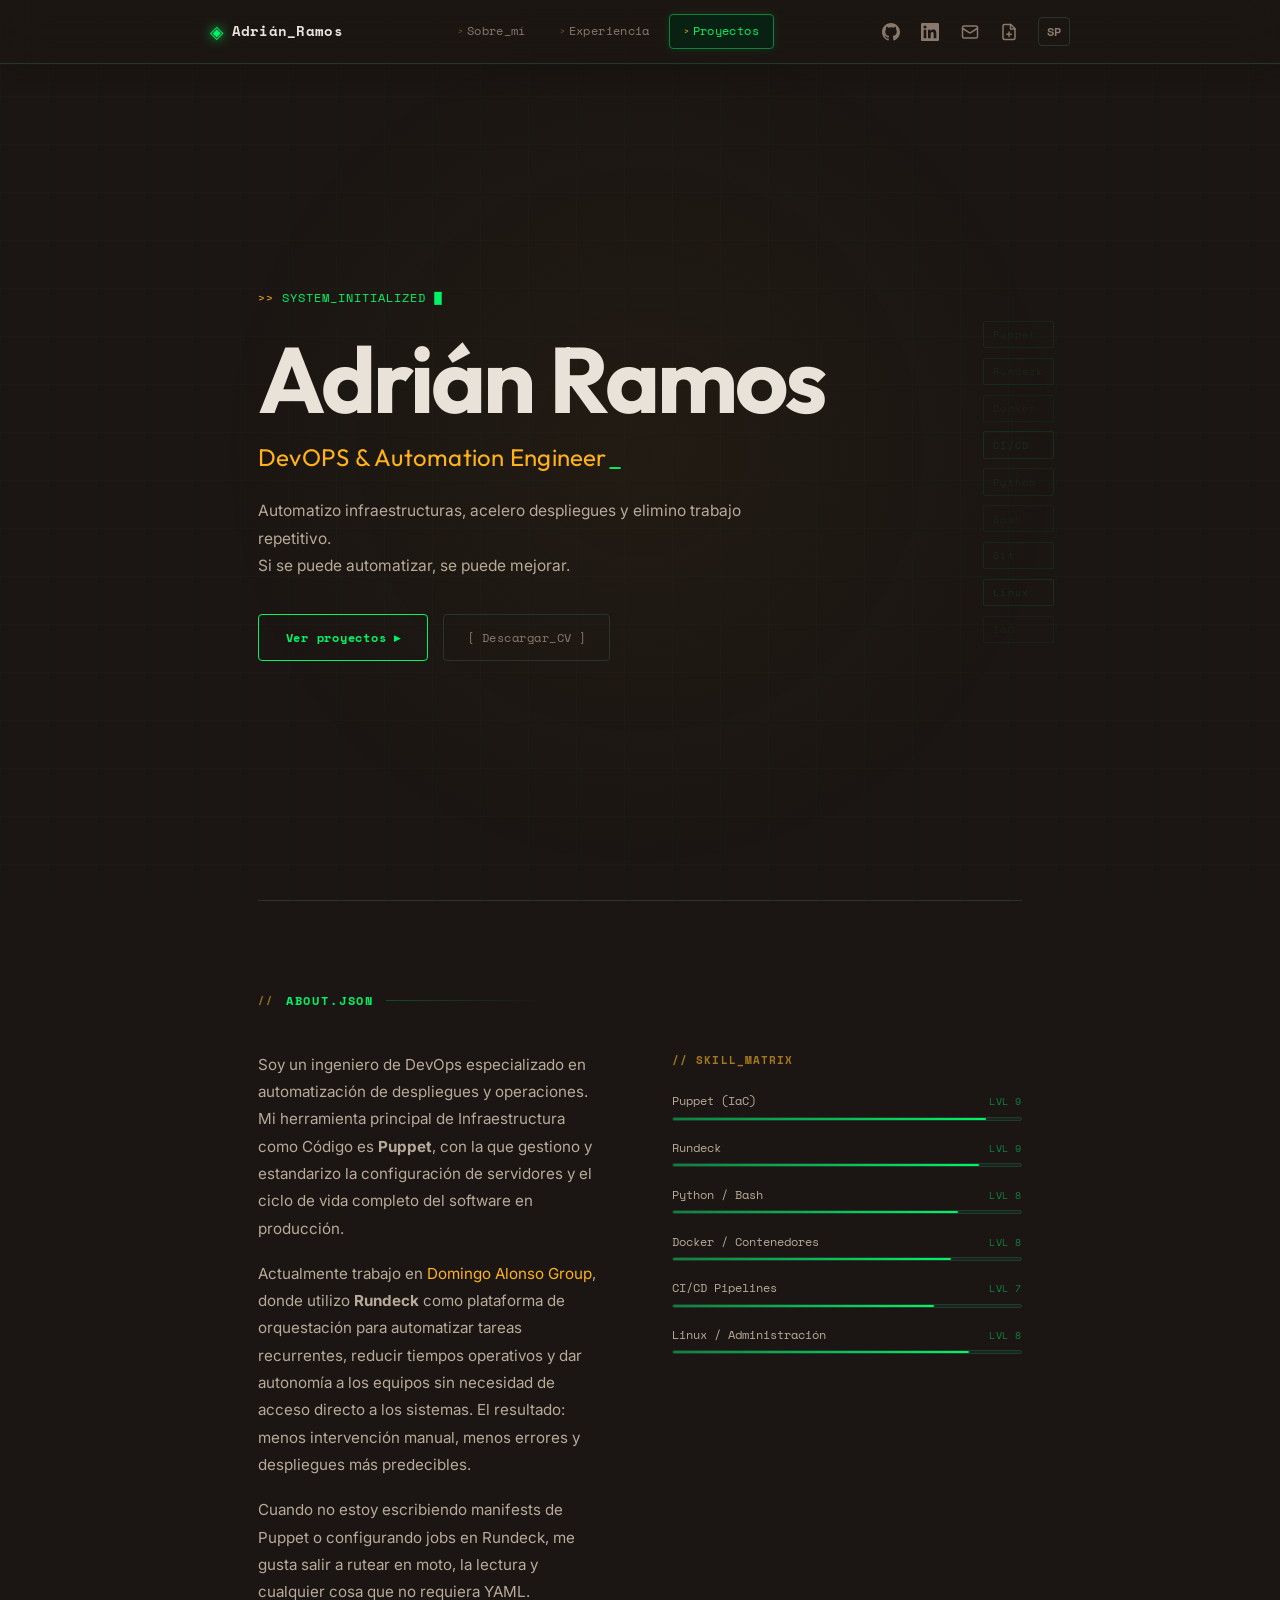
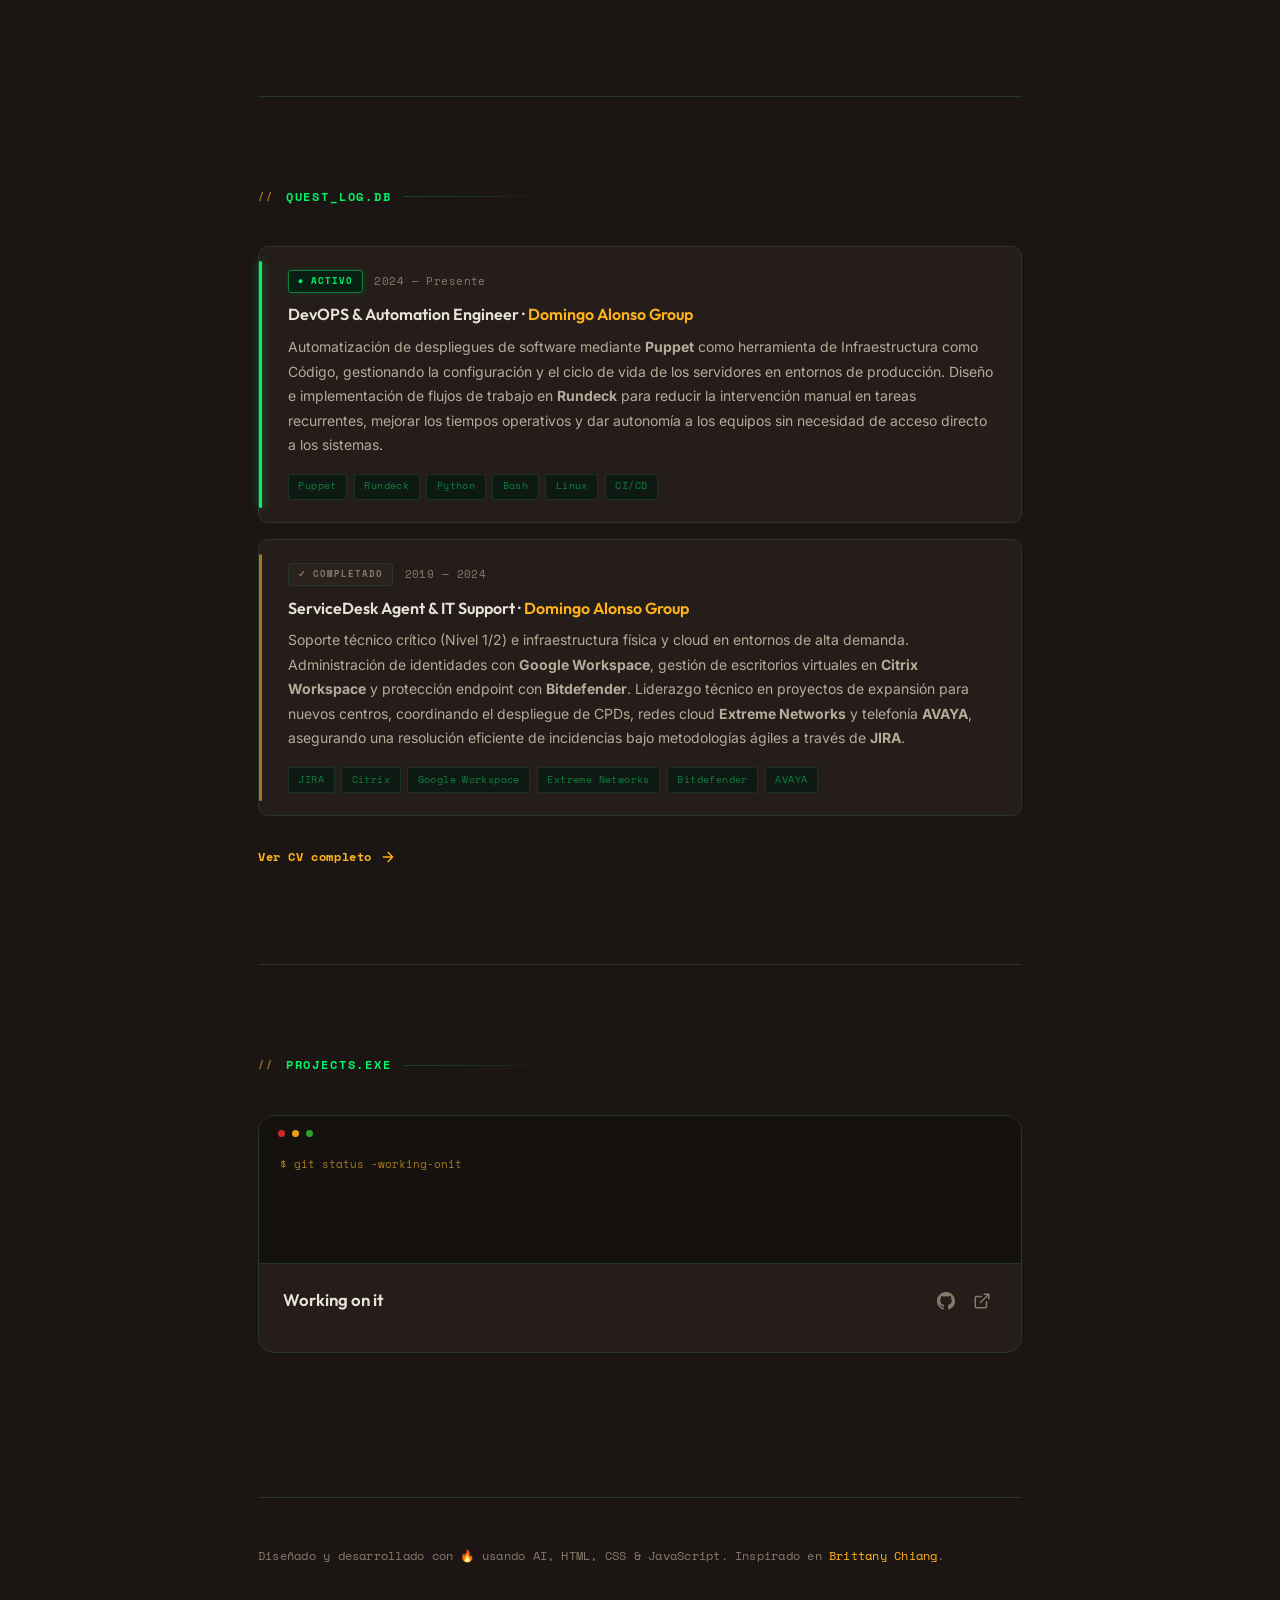
==== commit f0442f2f: "feat: implement internationalization (i18n) support, add favicon, and enable direct CV download func" ====
--- a/index.html
+++ b/index.html
@@ -9,6 +9,8 @@
     content="Portfolio y curriculum de Adrián Ramos, DevOPS &amp; Automation Engineer apasionado por crear experiencias digitales con propósito." />
   <meta property="og:title" content="Adrián Ramos — DevOPS &amp; Automation Engineer" />
   <meta property="og:description" content="Portfolio y curriculum de Adrián Ramos, DevOPS &amp; Automation Engineer." />
+  <link rel="icon" type="image/svg+xml"
+    href="data:image/svg+xml,%3Csvg xmlns='http://www.w3.org/2000/svg' viewBox='0 0 16 16'%3E%3Ccircle cx='8' cy='8' r='6' fill='%2300f576'/%3E%3C/svg%3E" />
   <link rel="preconnect" href="https://fonts.googleapis.com" />
   <link rel="preconnect" href="https://fonts.gstatic.com" crossorigin />
   <link
@@ -34,12 +36,12 @@
 
       <nav class="header-nav" id="header-nav" aria-label="Navegación principal">
         <ul class="nav-list" role="list">
-          <li><a href="#about" class="nav-link" id="nav-about"> <span class="nav-gt"
-                aria-hidden="true">&gt;</span>Sobre_mí</a></li>
+          <li><a href="#about" class="nav-link" id="nav-about"> <span class="nav-gt" aria-hidden="true">&gt;</span><span
+                data-i18n="nav.about">Sobre_mí</span></a></li>
           <li><a href="#experience" class="nav-link" id="nav-experience"> <span class="nav-gt"
-                aria-hidden="true">&gt;</span>Experiencia</a></li>
+                aria-hidden="true">&gt;</span><span data-i18n="nav.experience">Experiencia</span></a></li>
           <li><a href="#projects" class="nav-link" id="nav-projects"> <span class="nav-gt"
-                aria-hidden="true">&gt;</span>Proyectos</a></li>
+                aria-hidden="true">&gt;</span><span data-i18n="nav.projects">Proyectos</span></a></li>
         </ul>
       </nav>
 
@@ -68,7 +70,8 @@
               <path d="m22 7-8.97 5.7a1.94 1.94 0 0 1-2.06 0L2 7" />
             </svg>
           </a>
-          <a href="#" class="social-link" id="link-resume" aria-label="Descargar CV">
+          <a href="./cv_adrian_ramos.pdf" download="CV_Adrian_Ramos.pdf" class="social-link" id="link-resume"
+            aria-label="Descargar CV" data-i18n-aria="cv.aria">
             <svg xmlns="http://www.w3.org/2000/svg" width="18" height="18" viewBox="0 0 24 24" fill="none"
               stroke="currentColor" stroke-width="2" stroke-linecap="round" stroke-linejoin="round" aria-hidden="true">
               <path d="M14.5 2H6a2 2 0 0 0-2 2v16a2 2 0 0 0 2 2h12a2 2 0 0 0 2-2V7.5L14.5 2z" />
@@ -78,6 +81,13 @@
             </svg>
           </a>
         </div>
+
+        <!-- LANG DROPDOWN -->
+        <select id="lang-toggle" class="lang-selector" aria-label="Seleccionar idioma">
+          <option value="es">SP</option>
+          <option value="en">EN</option>
+        </select>
+
         <button class="nav-toggle" id="nav-toggle" aria-label="Abrir menú de navegación" aria-expanded="false"
           aria-controls="header-nav">
           <span></span><span></span><span></span>
@@ -97,20 +107,23 @@
       <div class="hero-content">
         <p class="hero-boot" aria-label="Sistema inicializado">
           <span class="hero-gt" aria-hidden="true">&gt;&gt;</span>
-          <span id="hero-boot-text">SYSTEM_INITIALIZED</span>
+          <span id="hero-boot-text" data-i18n="hero.boot">SYSTEM_INITIALIZED</span>
           <span class="blink-cursor" aria-hidden="true">█</span>
         </p>
         <h1 class="hero-name" data-text="Adrián Ramos">Adrián Ramos</h1>
         <p class="hero-role">
-          DevOPS &amp; Automation Engineer<span class="role-underscore" aria-hidden="true">_</span>
+          <span data-i18n="hero.role">DevOPS &amp; Automation Engineer</span><span class="role-underscore"
+            aria-hidden="true">_</span>
         </p>
-        <p class="hero-tagline">
+        <p class="hero-tagline" data-i18n="hero.tagline">
           Automatizo infraestructuras, acelero despliegues y elimino trabajo repetitivo.<br>
-          Si se puede scripting, se puede mejorar.
+          Si se puede automatizar, se puede mejorar.
         </p>
         <div class="hero-cta">
-          <a href="#projects" class="btn-primary" id="cta-projects">Ver proyectos <span aria-hidden="true">▸</span></a>
-          <a href="#" class="btn-ghost" id="cta-cv">[ Descargar_CV ]</a>
+          <a href="#projects" class="btn-primary" id="cta-projects"><span data-i18n="hero.cta.projects">Ver
+              proyectos</span> <span aria-hidden="true">▸</span></a>
+          <a href="./cv_adrian_ramos.pdf" download="CV_Adrian_Ramos.pdf" class="btn-ghost" id="cta-cv"
+            data-i18n="hero.cta.cv">[ Descargar_CV ]</a>
         </div>
       </div>
       <!-- Decorative tech tags -->
@@ -131,7 +144,7 @@
     <section id="about" class="section" aria-labelledby="heading-about">
       <h2 id="heading-about" class="section-title">ABOUT.json</h2>
       <div class="about-grid">
-        <div class="about-text">
+        <div class="about-text" data-i18n="about.desc">
           <p>
             Soy un ingeniero de DevOps especializado en automatización de despliegues
             y operaciones. Mi herramienta principal de Infraestructura como Código es
@@ -176,7 +189,7 @@
             </div>
             <div class="skill-bar">
               <div class="skill-bar-info">
-                <span class="skill-name">Python / Bash</span>
+                <span class="skill-name" data-i18n="skills.python">Python / Bash</span>
                 <span class="skill-lvl">LVL 8</span>
               </div>
               <div class="skill-track">
@@ -185,7 +198,7 @@
             </div>
             <div class="skill-bar">
               <div class="skill-bar-info">
-                <span class="skill-name">Docker / Contenedores</span>
+                <span class="skill-name" data-i18n="skills.docker">Docker / Contenedores</span>
                 <span class="skill-lvl">LVL 8</span>
               </div>
               <div class="skill-track">
@@ -203,7 +216,7 @@
             </div>
             <div class="skill-bar">
               <div class="skill-bar-info">
-                <span class="skill-name">Linux / Administración</span>
+                <span class="skill-name" data-i18n="skills.linux">Linux / Administración</span>
                 <span class="skill-lvl">LVL 8</span>
               </div>
               <div class="skill-track">
@@ -221,8 +234,8 @@
 
       <article class="exp-card" id="exp-empresa-actual">
         <div class="exp-meta">
-          <span class="exp-status exp-status--active">● ACTIVO</span>
-          <span class="exp-date">2024 — Presente</span>
+          <span class="exp-status exp-status--active" data-i18n="exp.status.active">● ACTIVO</span>
+          <span class="exp-date" data-i18n="exp.date.present">2024 — Presente</span>
         </div>
         <div class="exp-body">
           <h3 class="exp-title">
@@ -230,7 +243,7 @@
             <a href="https://www.domingoalonsogroup.com/" target="_blank" rel="noopener noreferrer"
               class="exp-company-link">Domingo Alonso Group</a>
           </h3>
-          <p class="exp-desc">
+          <p class="exp-desc" data-i18n="exp.desc.devops">
             Automatización de despliegues de software mediante <strong>Puppet</strong> como
             herramienta de Infraestructura como Código, gestionando la configuración y el
             ciclo de vida de los servidores en entornos de producción. Diseño e implementación
@@ -247,21 +260,26 @@
             <li class="tag">CI/CD</li>
           </ul>
         </div>
-
       </article>
 
       <article class="exp-card" id="exp-servicedesk">
         <div class="exp-meta">
-          <span class="exp-status">✓ COMPLETADO</span>
+          <span class="exp-status" data-i18n="exp.status.completed">✓ COMPLETADO</span>
           <span class="exp-date">2019 — 2024</span>
         </div>
         <div class="exp-body">
           <h3 class="exp-title">
             ServiceDesk Agent &amp; IT Support ·
-            <a href="https://www.domingoalonsogroup.com/" target="_blank" rel="noopener noreferrer" class="exp-company-link">Domingo Alonso Group</a>
+            <a href="https://www.domingoalonsogroup.com/" target="_blank" rel="noopener noreferrer"
+              class="exp-company-link">Domingo Alonso Group</a>
           </h3>
-          <p class="exp-desc">
-            Soporte técnico crítico (Nivel 1/2) e infraestructura física y cloud en entornos de alta demanda. Administración de identidades con <strong>Google Workspace</strong>, gestión de escritorios virtuales en <strong>Citrix Workspace</strong> y protección endpoint con <strong>Bitdefender</strong>. Liderazgo técnico en proyectos de expansión para nuevos centros, coordinando el despliegue de CPDs, redes cloud <strong>Extreme Networks</strong> y telefonía <strong>AVAYA</strong>, asegurando una resolución eficiente de incidencias bajo metodologías ágiles a través de <strong>JIRA</strong>.
+          <p class="exp-desc" data-i18n="exp.desc.servicedesk">
+            Soporte técnico crítico (Nivel 1/2) e infraestructura física y cloud en entornos de alta demanda.
+            Administración de identidades con <strong>Google Workspace</strong>, gestión de escritorios virtuales en
+            <strong>Citrix Workspace</strong> y protección endpoint con <strong>Bitdefender</strong>. Liderazgo técnico
+            en proyectos de expansión para nuevos centros, coordinando el despliegue de CPDs, redes cloud
+            <strong>Extreme Networks</strong> y telefonía <strong>AVAYA</strong>, asegurando una resolución eficiente de
+            incidencias bajo metodologías ágiles a través de <strong>JIRA</strong>.
           </p>
           <ul class="tag-list" aria-label="Tecnologías usadas" role="list">
             <li class="tag">JIRA</li>
@@ -274,8 +292,9 @@
         </div>
       </article>
 
-      <a href="#" class="resume-link" id="resume-full-link" aria-label="Ver CV completo en PDF">
-        Ver CV completo
+      <a href="./cv_adrian_ramos.pdf" download="CV_Adrian_Ramos.pdf" class="resume-link" id="resume-full-link"
+        aria-label="Ver CV completo en PDF">
+        <span data-i18n="exp.cta.cv">Ver CV completo</span>
         <svg xmlns="http://www.w3.org/2000/svg" width="16" height="16" viewBox="0 0 24 24" fill="none"
           stroke="currentColor" stroke-width="2" stroke-linecap="round" stroke-linejoin="round" aria-hidden="true">
           <path d="M5 12h14M12 5l7 7-7 7" />
@@ -291,28 +310,24 @@
         <div class="project-image-wrap" aria-hidden="true">
           <div class="project-image project-image--1">
             <span>$ git status -working-onit</span>
-            <!--<span class="pi-line"><em>M</em> tracker.js</span>
-            <span class="pi-line"><em>A</em> dashboard.tsx</span>
-            <span class="pi-line pi-cmd">&gt; Monitoring 42 repos...</span>-->
           </div>
         </div>
         <div class="project-body">
           <div class="project-top">
             <h3 class="project-title">
-              <a href="#" target="_blank" rel="noopener noreferrer" class="project-link" id="link-devtracker">Working on
+              <a href="#" target="_blank" rel="noopener noreferrer" class="project-link" id="link-devtracker"
+                data-i18n="projects.working">Working on
                 it</a>
             </h3>
             <div class="project-links" aria-label="Links del proyecto">
-              <a href="#" target="_blank" rel="noopener noreferrer" aria-label="GitHub del proyecto DevTracker"
-                class="icon-link">
+              <a href="#" target="_blank" rel="noopener noreferrer" aria-label="GitHub del proyecto" class="icon-link">
                 <svg xmlns="http://www.w3.org/2000/svg" width="18" height="18" viewBox="0 0 24 24" fill="currentColor"
                   aria-hidden="true">
                   <path
                     d="M12 0C5.373 0 0 5.373 0 12c0 5.303 3.438 9.8 8.205 11.387.6.113.82-.258.82-.577 0-.285-.01-1.04-.015-2.04-3.338.724-4.042-1.61-4.042-1.61-.546-1.387-1.333-1.756-1.333-1.756-1.09-.745.083-.729.083-.729 1.205.084 1.838 1.236 1.838 1.236 1.07 1.835 2.807 1.305 3.492.998.108-.776.417-1.305.76-1.605-2.665-.3-5.466-1.332-5.466-5.93 0-1.31.465-2.38 1.235-3.22-.135-.303-.54-1.523.105-3.176 0 0 1.005-.322 3.3 1.23A11.51 11.51 0 0 1 12 5.803c1.02.005 2.047.138 3.006.404 2.29-1.552 3.297-1.23 3.297-1.23.645 1.653.24 2.873.12 3.176.765.84 1.23 1.91 1.23 3.22 0 4.61-2.807 5.625-5.48 5.92.42.36.81 1.096.81 2.22 0 1.606-.015 2.896-.015 3.286 0 .315.21.69.825.57C20.565 21.795 24 17.298 24 12c0-6.627-5.373-12-12-12z" />
                 </svg>
               </a>
-              <a href="#" target="_blank" rel="noopener noreferrer" aria-label="Demo en vivo de DevTracker"
-                class="icon-link">
+              <a href="#" target="_blank" rel="noopener noreferrer" aria-label="Demo en vivo" class="icon-link">
                 <svg xmlns="http://www.w3.org/2000/svg" width="18" height="18" viewBox="0 0 24 24" fill="none"
                   stroke="currentColor" stroke-width="2" stroke-linecap="round" stroke-linejoin="round"
                   aria-hidden="true">
@@ -323,25 +338,14 @@
               </a>
             </div>
           </div>
-          <!-- <p class="project-desc">
-            Plataforma para monitorizar el estado de repositorios GitHub de equipo en tiempo
-            real. Integra métricas de CI/CD, pull requests abiertos y alertas de deuda técnica
-            en un dashboard unificado.
-          </p> -->
-          <!-- <ul class="tag-list" aria-label="Tecnologías del proyecto" role="list">
-            <li class="tag">React</li>
-            <li class="tag">GitHub API</li>
-            <li class="tag">Node.js</li>
-            <li class="tag">WebSockets</li>
-          </ul> -->
         </div>
       </article>
     </section>
 
     <!-- ─── FOOTER ─── -->
     <footer class="footer">
-      <p>
-        Diseñado y desarrollado con 🔥 usando HTML, CSS &amp; JavaScript.
+      <p data-i18n="footer.desc">
+        Diseñado y desarrollado con 🔥 usando AI, HTML, CSS &amp; JavaScript.
         Inspirado en <a href="https://brittanychiang.com" target="_blank" rel="noopener noreferrer"
           class="inline-link">Brittany Chiang</a>.
       </p>
@@ -349,6 +353,8 @@
 
   </main>
 
+  <!-- Script for translations -->
+  <script src="i18n.js"></script>
   <script src="script.js"></script>
 </body>
 
--- a/style.css
+++ b/style.css
@@ -222,6 +222,38 @@
   align-items: center;
   gap: 0.75rem;
   flex-shrink: 0;
+}
+
+.lang-selector {
+  background-color: transparent;
+  color: var(--text-muted);
+  font-family: var(--font-mono);
+  font-size: 0.75rem;
+  font-weight: 700;
+  border: 1px solid var(--border);
+  border-radius: var(--radius-sm);
+  padding: 0.3rem 0.5rem;
+  cursor: pointer;
+  appearance: none; /* Hide default arrow */
+  -webkit-appearance: none;
+  -moz-appearance: none;
+  text-align: center;
+  transition: all var(--dur-fast) var(--ease-out);
+  outline: none;
+  position: relative;
+}
+
+.lang-selector:hover,
+.lang-selector:focus {
+  color: var(--accent);
+  border-color: var(--accent-dim);
+  box-shadow: 0 0 8px var(--accent-glow);
+}
+
+.lang-selector option {
+  background-color: var(--bg-elevated);
+  color: var(--text-primary);
+  font-family: var(--font-mono);
 }
 
 .header-socials {
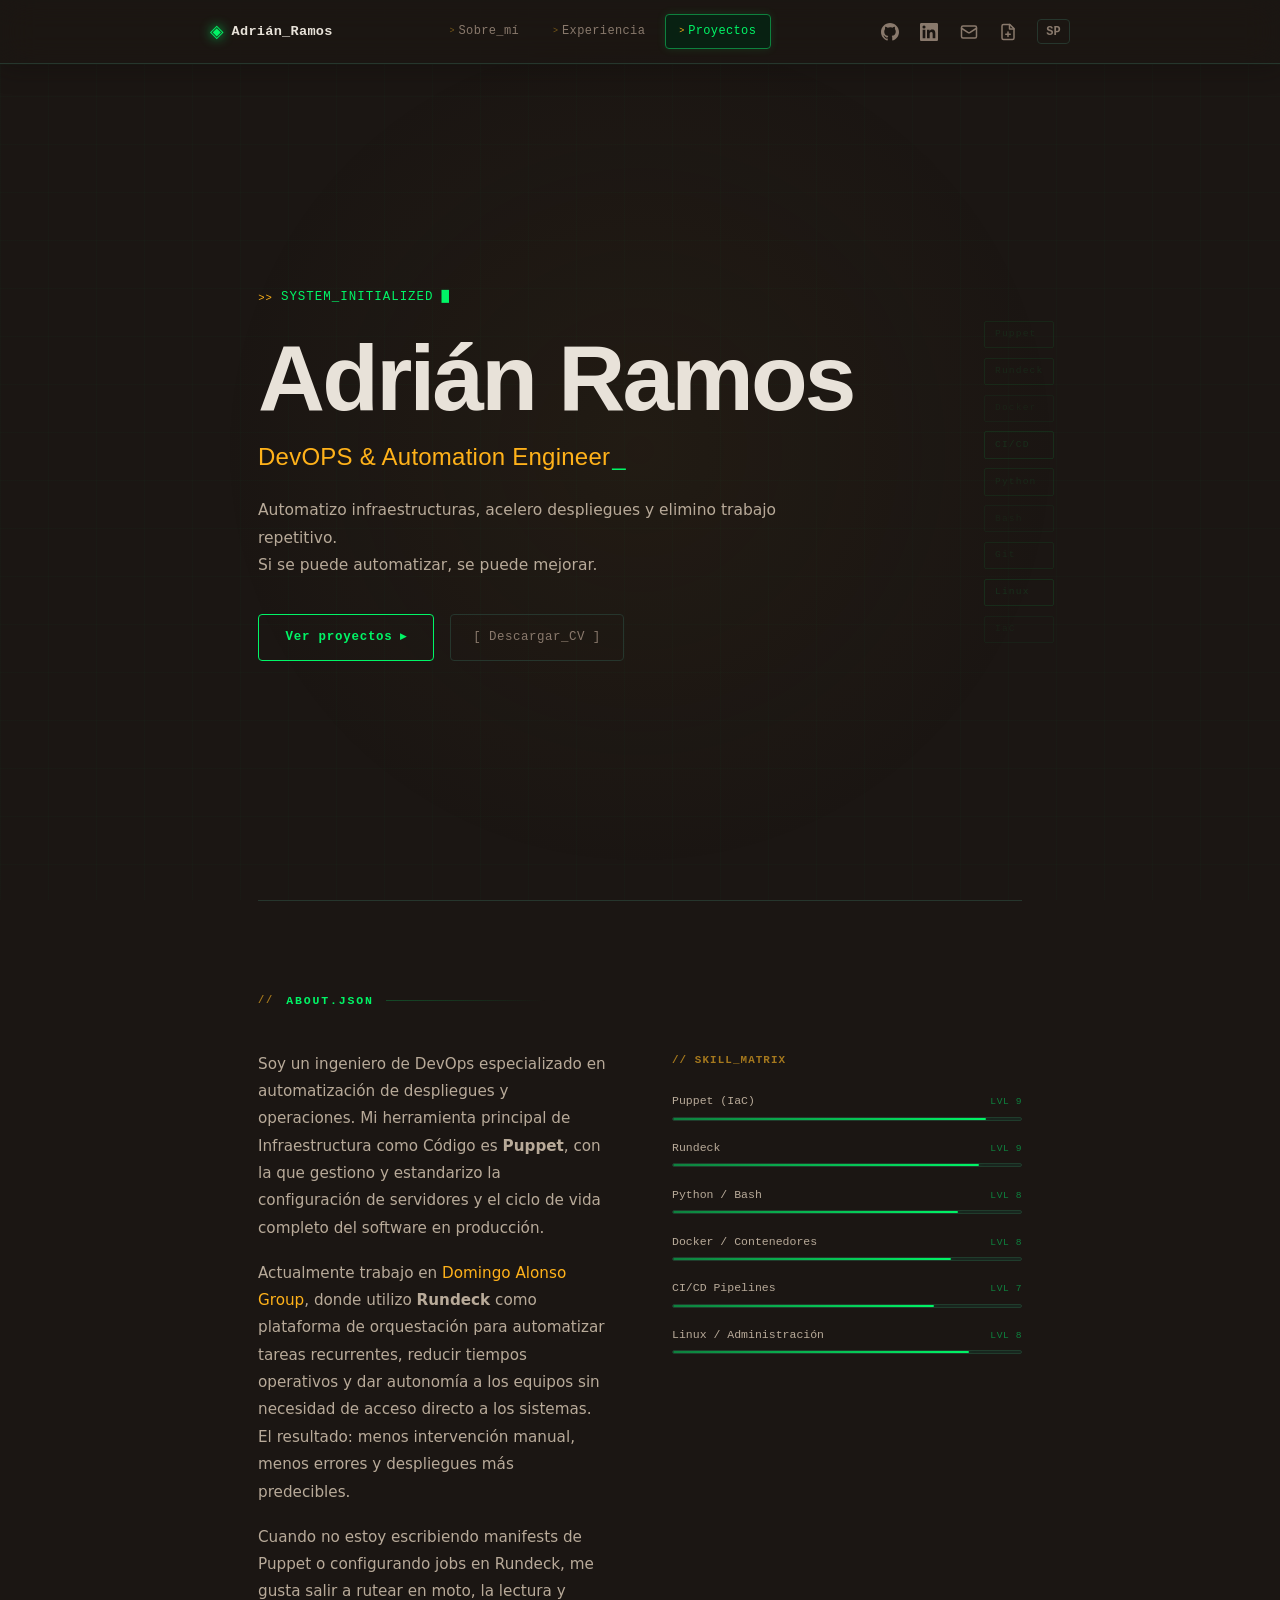
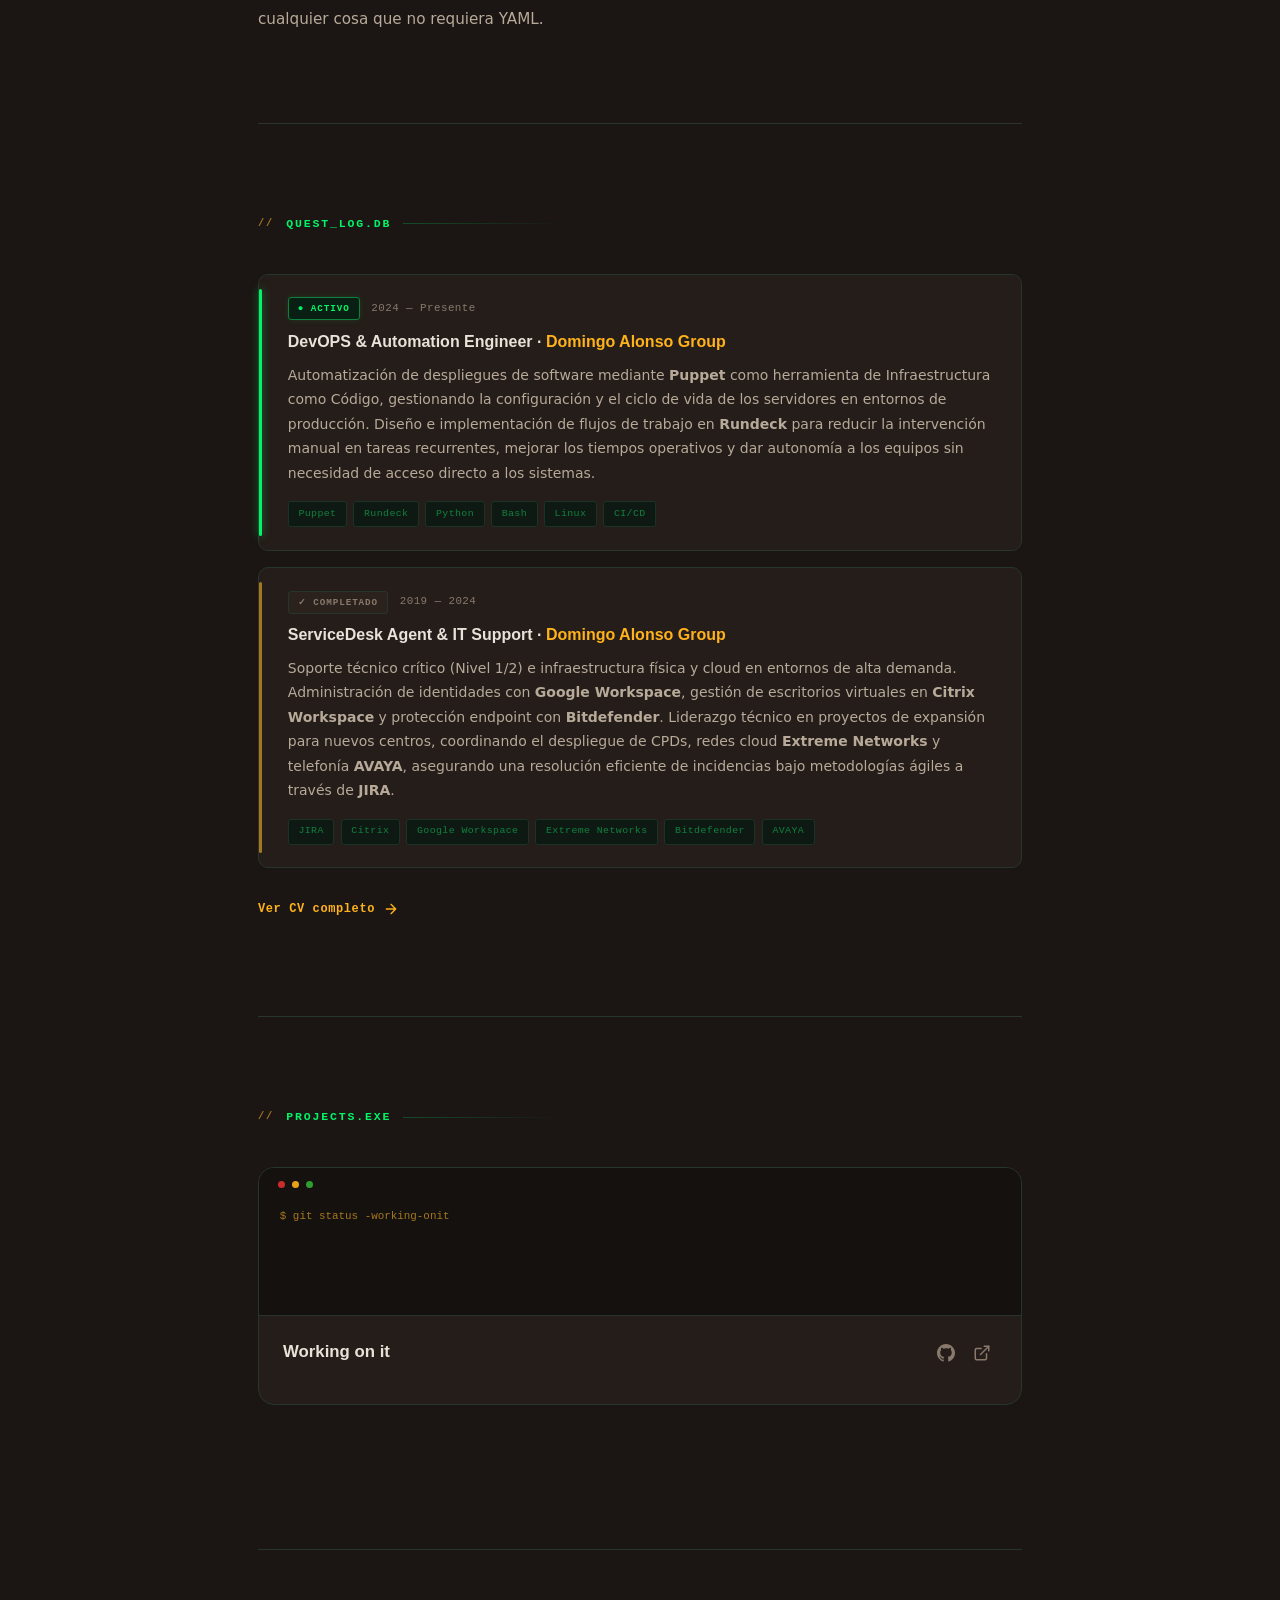
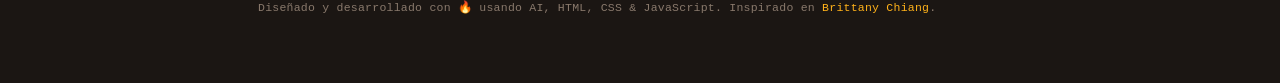
==== commit 8302a5f7: "feat: add security headers to index.html to improve site protection" ====
--- a/index.html
+++ b/index.html
@@ -4,6 +4,9 @@
 <head>
   <meta charset="UTF-8" />
   <meta name="viewport" content="width=device-width, initial-scale=1.0" />
+  <meta http-equiv="Content-Security-Policy" content="default-src 'self'; style-src 'self' 'unsafe-inline' https://fonts.googleapis.com; font-src 'self' https://fonts.gstatic.com; img-src 'self' data:; script-src 'self'; connect-src 'none';" />
+  <meta http-equiv="X-Content-Type-Options" content="nosniff" />
+  <meta name="referrer" content="strict-origin-when-cross-origin" />
   <title>Adrián Ramos — DevOPS &amp; Automation Engineer</title>
   <meta name="description"
     content="Portfolio y curriculum de Adrián Ramos, DevOPS &amp; Automation Engineer apasionado por crear experiencias digitales con propósito." />
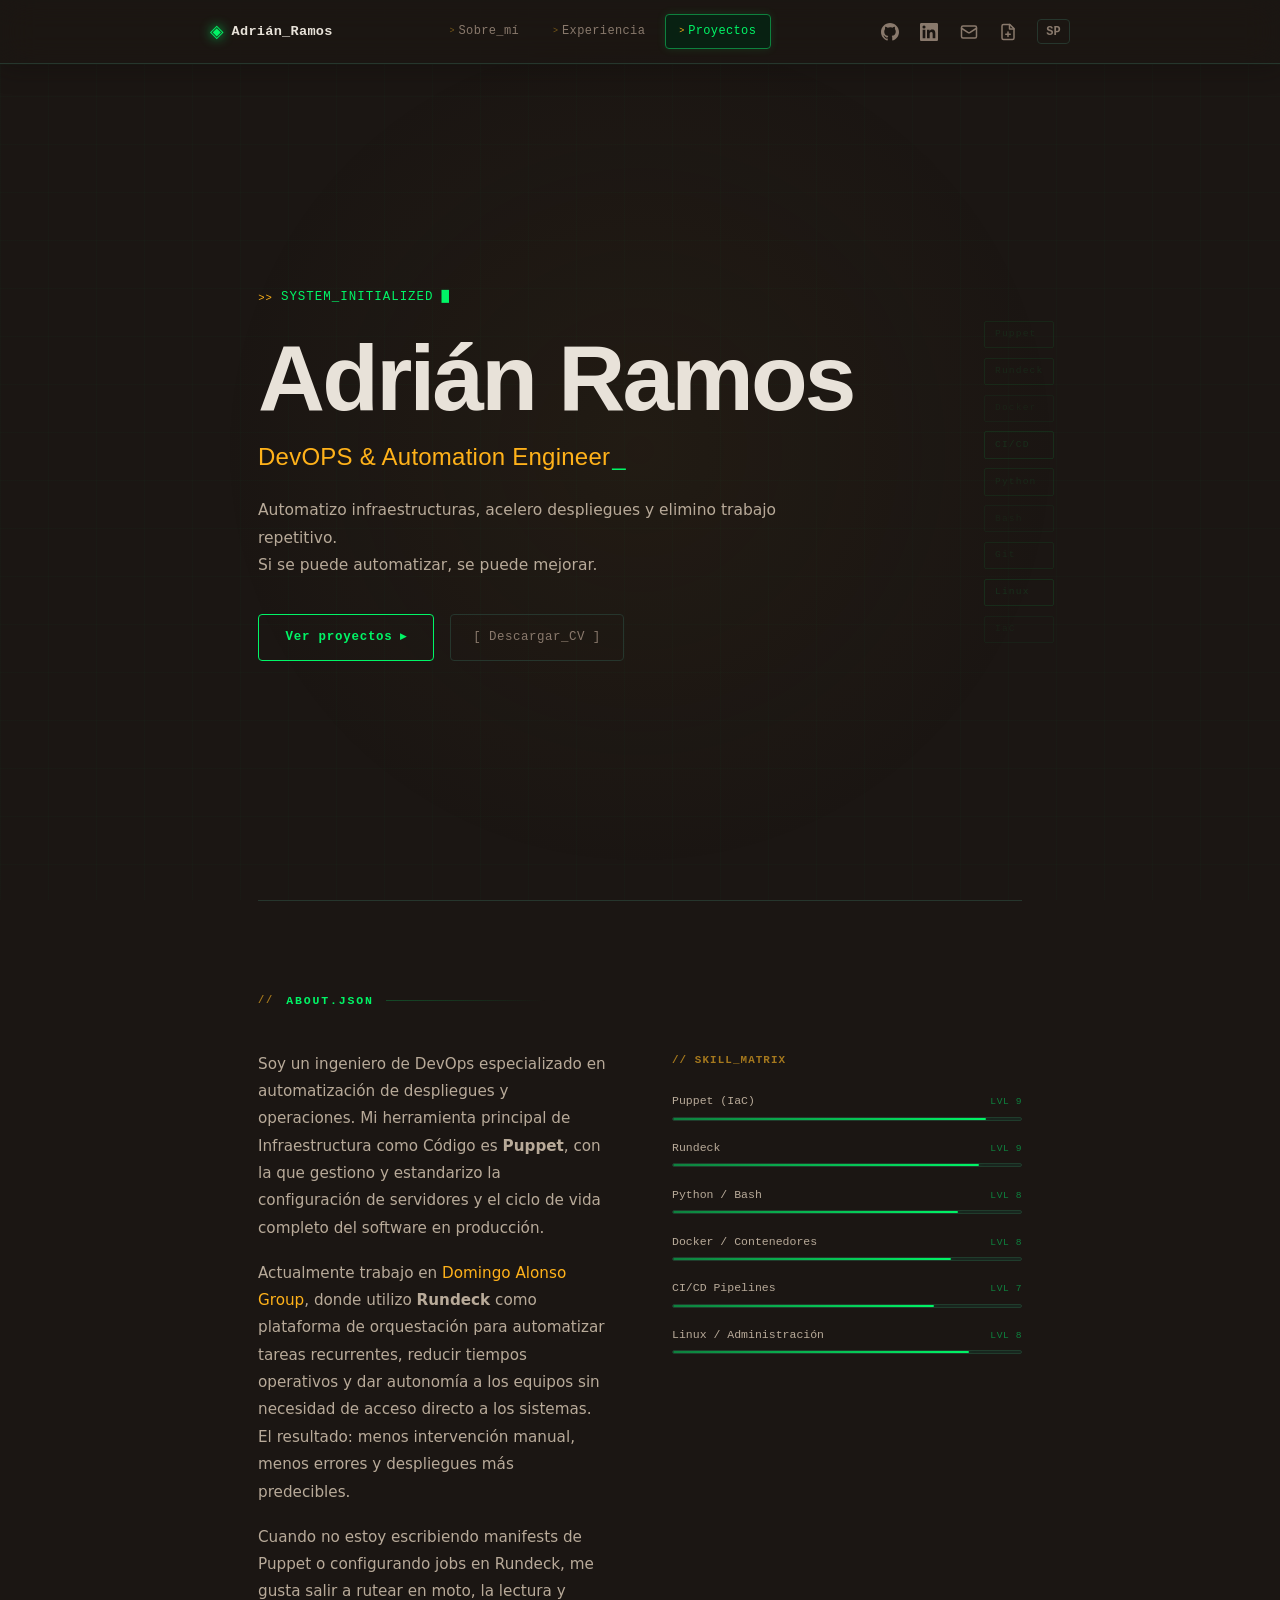
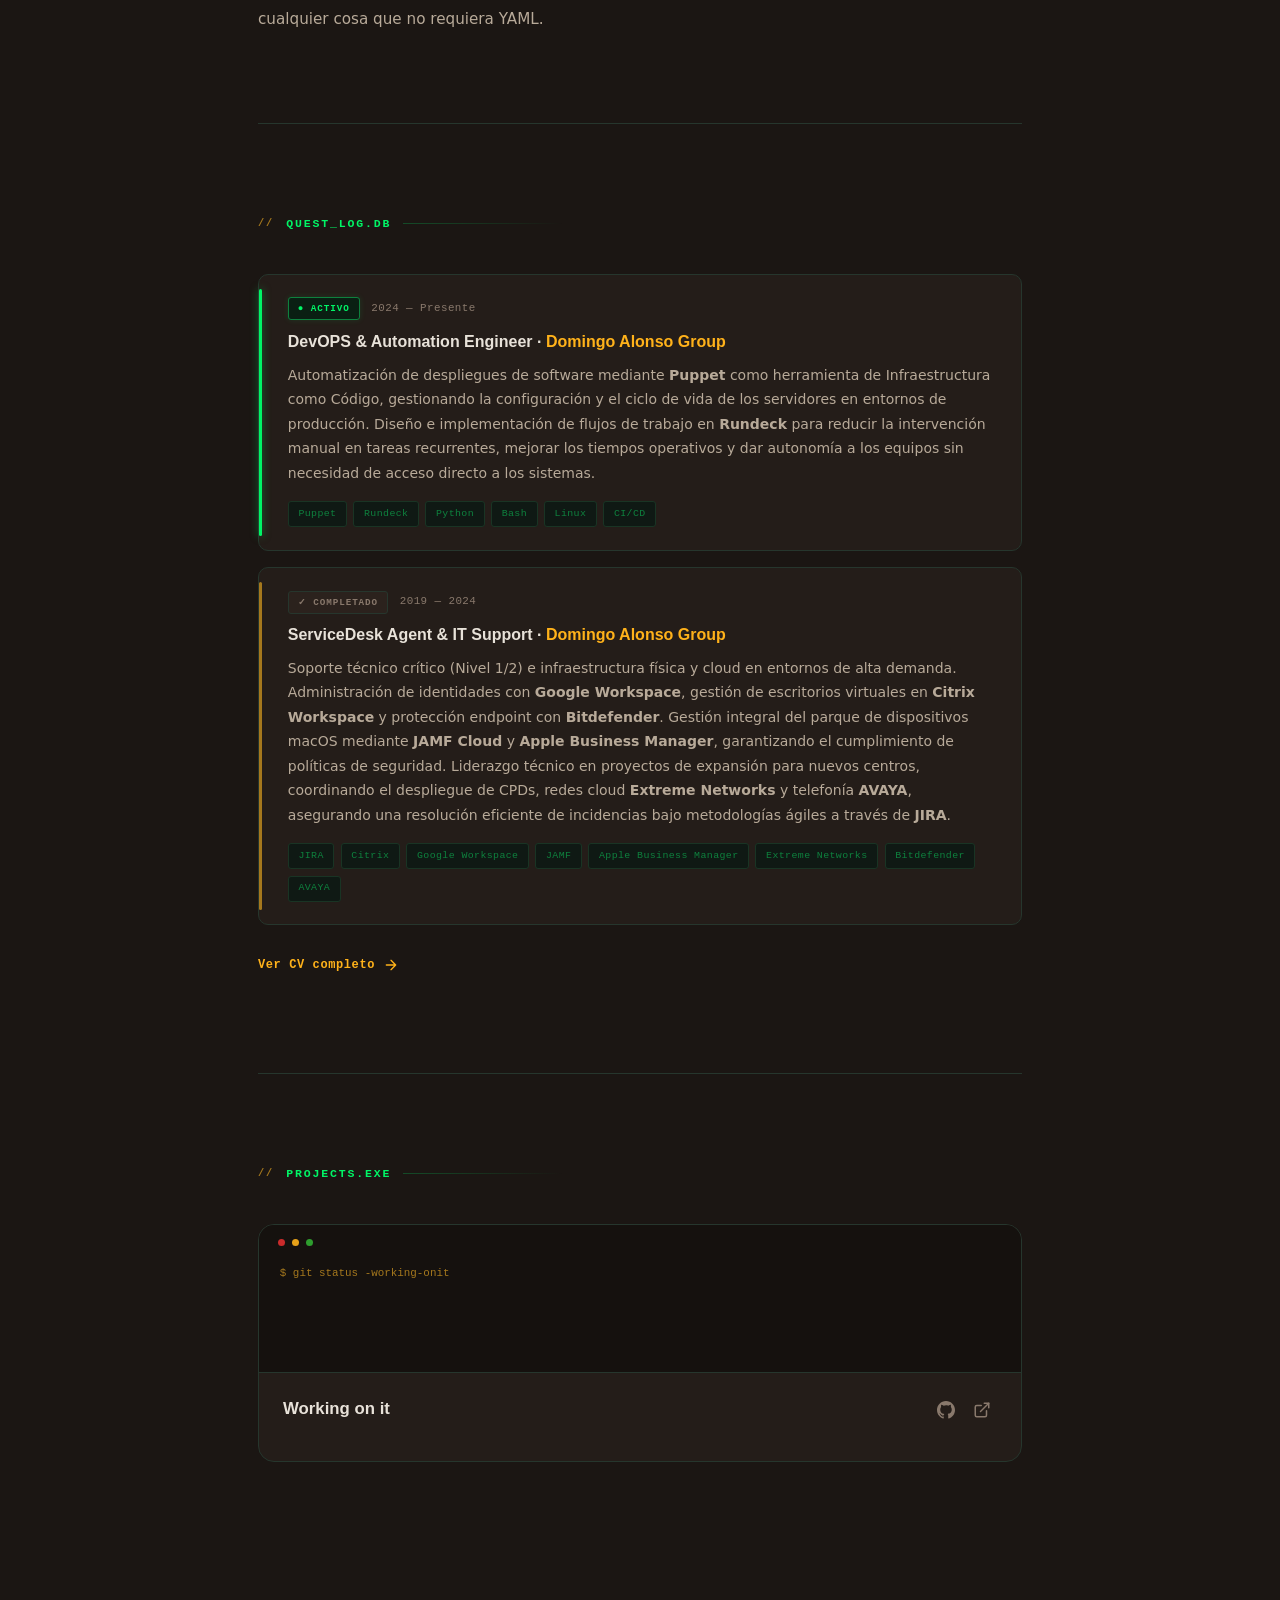
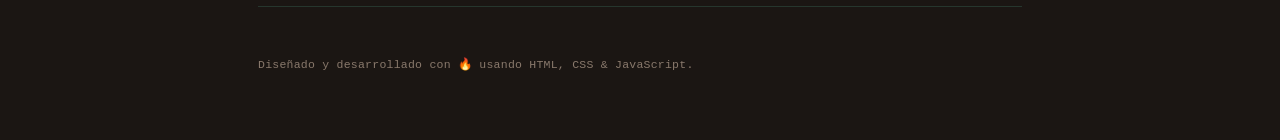
==== commit d478fb05: "⭐ feat: add JAMF Cloud and Apple Business Manager experience to CV" ====
--- a/index.html
+++ b/index.html
@@ -4,7 +4,8 @@
 <head>
   <meta charset="UTF-8" />
   <meta name="viewport" content="width=device-width, initial-scale=1.0" />
-  <meta http-equiv="Content-Security-Policy" content="default-src 'self'; style-src 'self' 'unsafe-inline' https://fonts.googleapis.com; font-src 'self' https://fonts.gstatic.com; img-src 'self' data:; script-src 'self'; connect-src 'none';" />
+  <meta http-equiv="Content-Security-Policy"
+    content="default-src 'self'; style-src 'self' 'unsafe-inline' https://fonts.googleapis.com; font-src 'self' https://fonts.gstatic.com; img-src 'self' data:; script-src 'self'; connect-src 'none';" />
   <meta http-equiv="X-Content-Type-Options" content="nosniff" />
   <meta name="referrer" content="strict-origin-when-cross-origin" />
   <title>Adrián Ramos — DevOPS &amp; Automation Engineer</title>
@@ -279,8 +280,10 @@
           <p class="exp-desc" data-i18n="exp.desc.servicedesk">
             Soporte técnico crítico (Nivel 1/2) e infraestructura física y cloud en entornos de alta demanda.
             Administración de identidades con <strong>Google Workspace</strong>, gestión de escritorios virtuales en
-            <strong>Citrix Workspace</strong> y protección endpoint con <strong>Bitdefender</strong>. Liderazgo técnico
-            en proyectos de expansión para nuevos centros, coordinando el despliegue de CPDs, redes cloud
+            <strong>Citrix Workspace</strong> y protección endpoint con <strong>Bitdefender</strong>. Gestión integral
+            del parque de dispositivos macOS mediante <strong>JAMF Cloud</strong> y <strong>Apple Business
+            Manager</strong>, garantizando el cumplimiento de políticas de seguridad. Liderazgo técnico en proyectos
+            de expansión para nuevos centros, coordinando el despliegue de CPDs, redes cloud
             <strong>Extreme Networks</strong> y telefonía <strong>AVAYA</strong>, asegurando una resolución eficiente de
             incidencias bajo metodologías ágiles a través de <strong>JIRA</strong>.
           </p>
@@ -288,6 +291,8 @@
             <li class="tag">JIRA</li>
             <li class="tag">Citrix</li>
             <li class="tag">Google Workspace</li>
+            <li class="tag">JAMF</li>
+            <li class="tag">Apple Business Manager</li>
             <li class="tag">Extreme Networks</li>
             <li class="tag">Bitdefender</li>
             <li class="tag">AVAYA</li>
@@ -348,9 +353,7 @@
     <!-- ─── FOOTER ─── -->
     <footer class="footer">
       <p data-i18n="footer.desc">
-        Diseñado y desarrollado con 🔥 usando AI, HTML, CSS &amp; JavaScript.
-        Inspirado en <a href="https://brittanychiang.com" target="_blank" rel="noopener noreferrer"
-          class="inline-link">Brittany Chiang</a>.
+        Diseñado y desarrollado con 🔥 usando HTML, CSS &amp; JavaScript.
       </p>
     </footer>
 
--- a/style.css
+++ b/style.css
@@ -222,6 +222,7 @@
   align-items: center;
   gap: 0.75rem;
   flex-shrink: 0;
+  margin-left: auto;
 }
 
 .lang-selector {
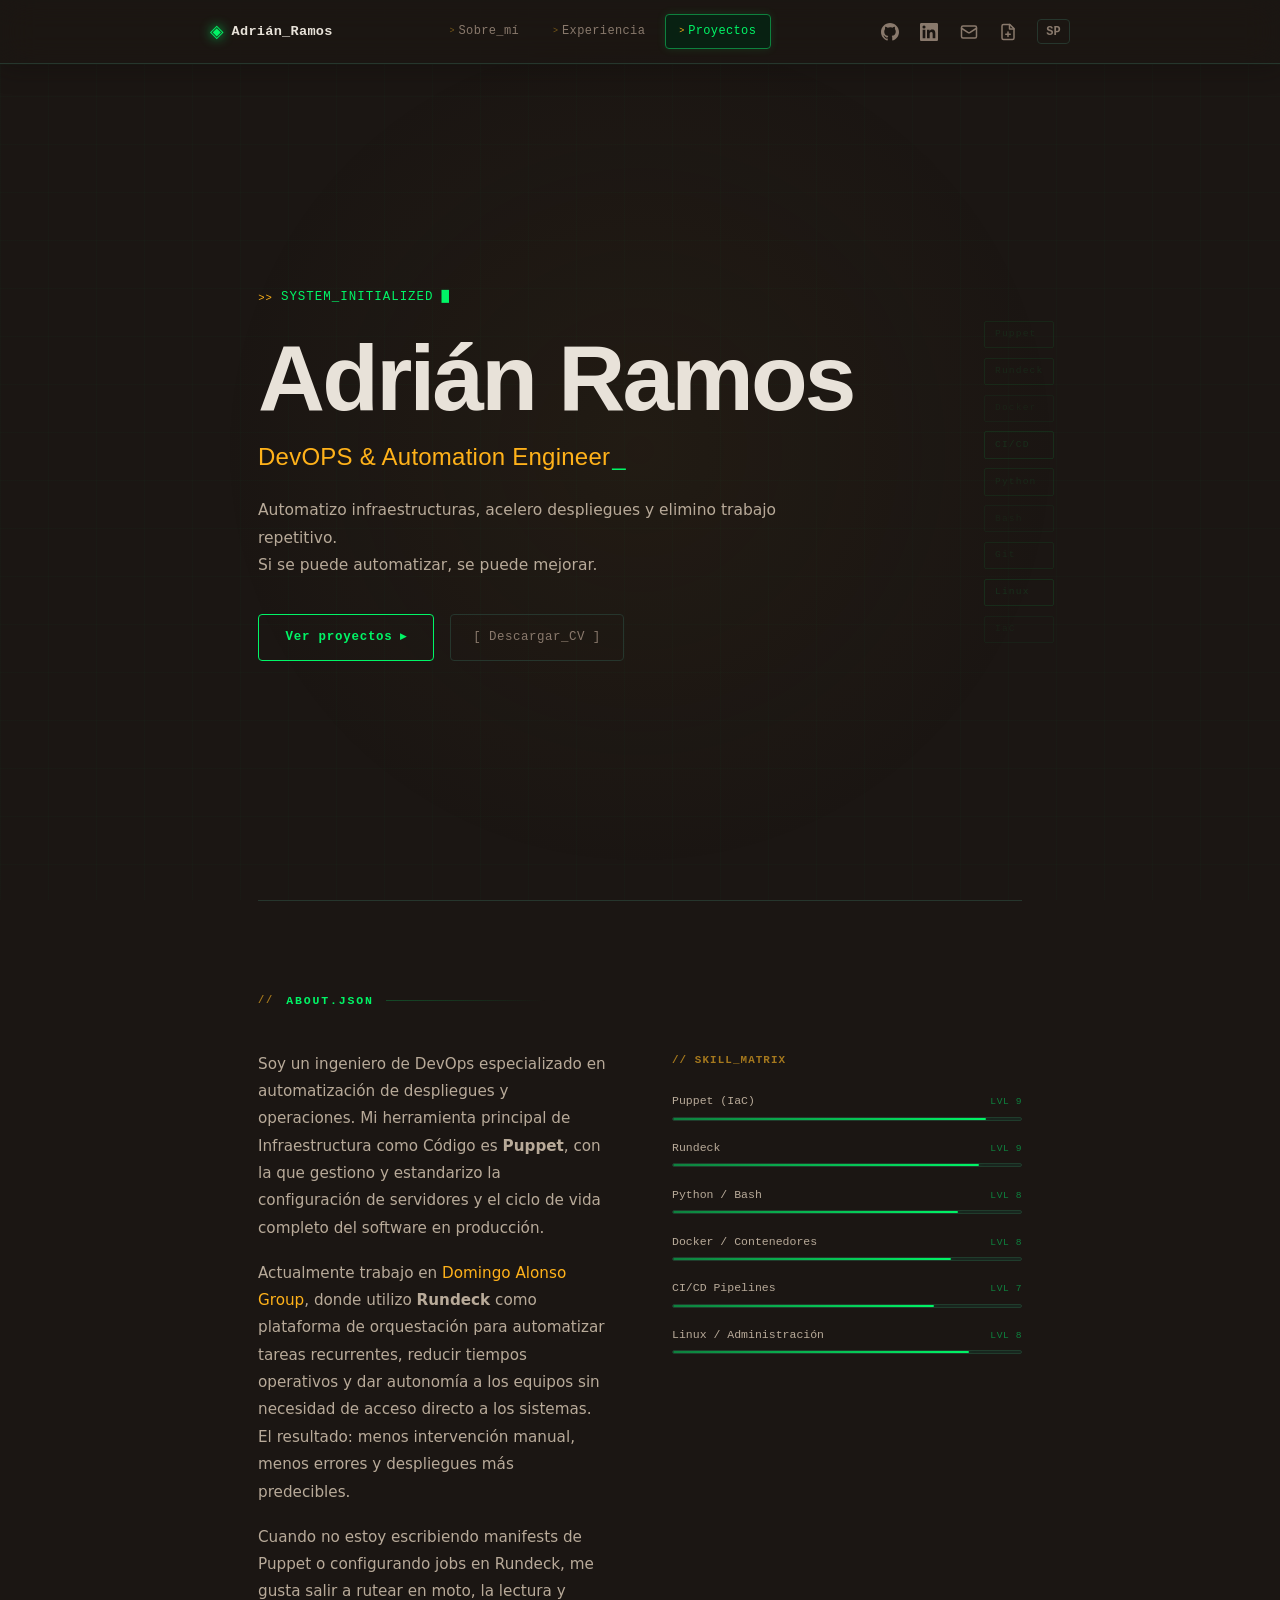
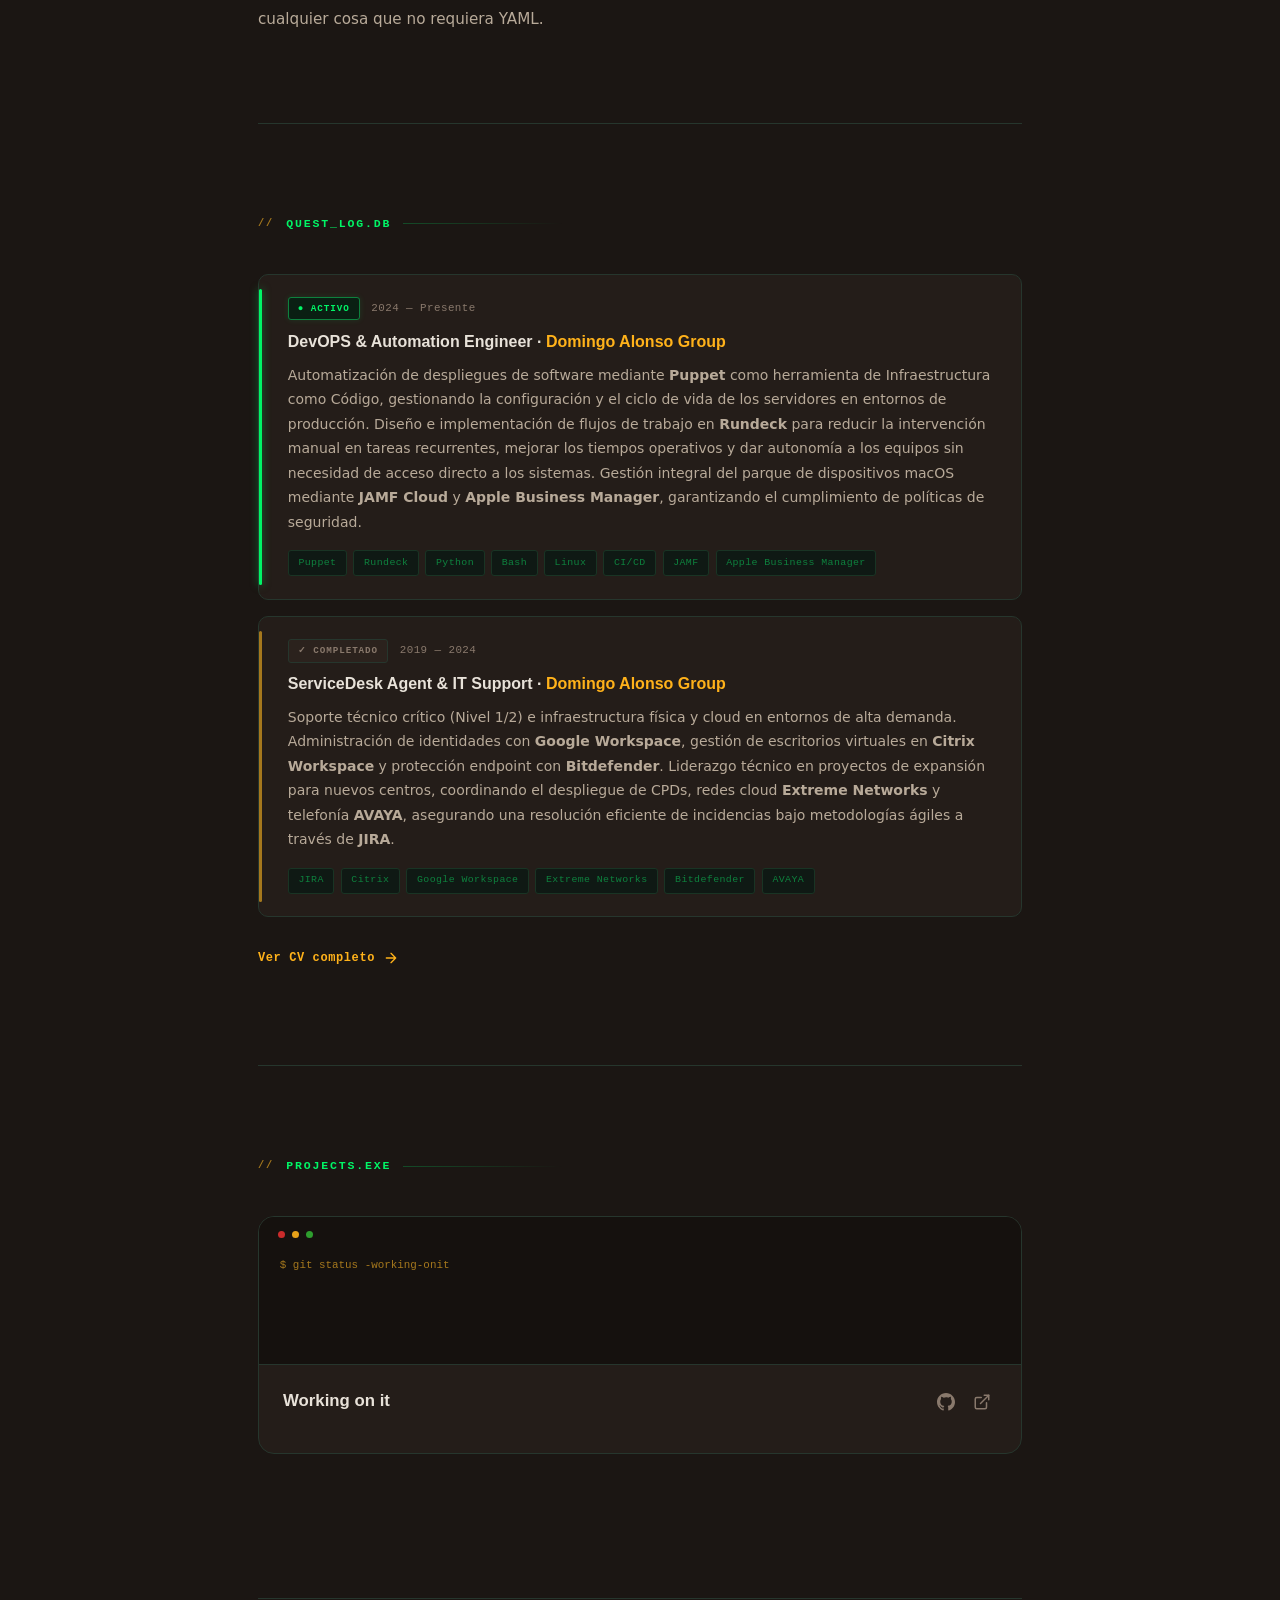
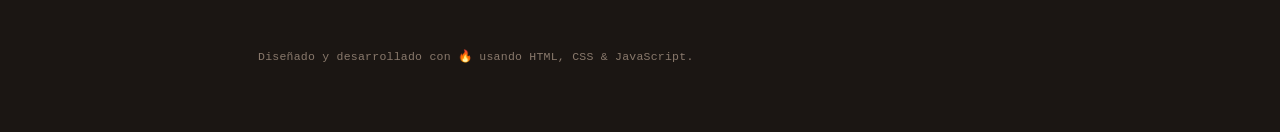
==== commit f8de14c1: "feat: add JAMF Cloud and Apple Business Manager experience to CV" ====
--- a/index.html
+++ b/index.html
@@ -253,7 +253,9 @@
             ciclo de vida de los servidores en entornos de producción. Diseño e implementación
             de flujos de trabajo en <strong>Rundeck</strong> para reducir la intervención
             manual en tareas recurrentes, mejorar los tiempos operativos y dar autonomía a
-            los equipos sin necesidad de acceso directo a los sistemas.
+            los equipos sin necesidad de acceso directo a los sistemas. Gestión integral del
+            parque de dispositivos macOS mediante <strong>JAMF Cloud</strong> y <strong>Apple
+            Business Manager</strong>, garantizando el cumplimiento de políticas de seguridad.
           </p>
           <ul class="tag-list" aria-label="Tecnologías usadas" role="list">
             <li class="tag">Puppet</li>
@@ -262,6 +264,8 @@
             <li class="tag">Bash</li>
             <li class="tag">Linux</li>
             <li class="tag">CI/CD</li>
+            <li class="tag">JAMF</li>
+            <li class="tag">Apple Business Manager</li>
           </ul>
         </div>
       </article>
@@ -280,10 +284,8 @@
           <p class="exp-desc" data-i18n="exp.desc.servicedesk">
             Soporte técnico crítico (Nivel 1/2) e infraestructura física y cloud en entornos de alta demanda.
             Administración de identidades con <strong>Google Workspace</strong>, gestión de escritorios virtuales en
-            <strong>Citrix Workspace</strong> y protección endpoint con <strong>Bitdefender</strong>. Gestión integral
-            del parque de dispositivos macOS mediante <strong>JAMF Cloud</strong> y <strong>Apple Business
-            Manager</strong>, garantizando el cumplimiento de políticas de seguridad. Liderazgo técnico en proyectos
-            de expansión para nuevos centros, coordinando el despliegue de CPDs, redes cloud
+            <strong>Citrix Workspace</strong> y protección endpoint con <strong>Bitdefender</strong>. Liderazgo técnico
+            en proyectos de expansión para nuevos centros, coordinando el despliegue de CPDs, redes cloud
             <strong>Extreme Networks</strong> y telefonía <strong>AVAYA</strong>, asegurando una resolución eficiente de
             incidencias bajo metodologías ágiles a través de <strong>JIRA</strong>.
           </p>
@@ -291,8 +293,6 @@
             <li class="tag">JIRA</li>
             <li class="tag">Citrix</li>
             <li class="tag">Google Workspace</li>
-            <li class="tag">JAMF</li>
-            <li class="tag">Apple Business Manager</li>
             <li class="tag">Extreme Networks</li>
             <li class="tag">Bitdefender</li>
             <li class="tag">AVAYA</li>
